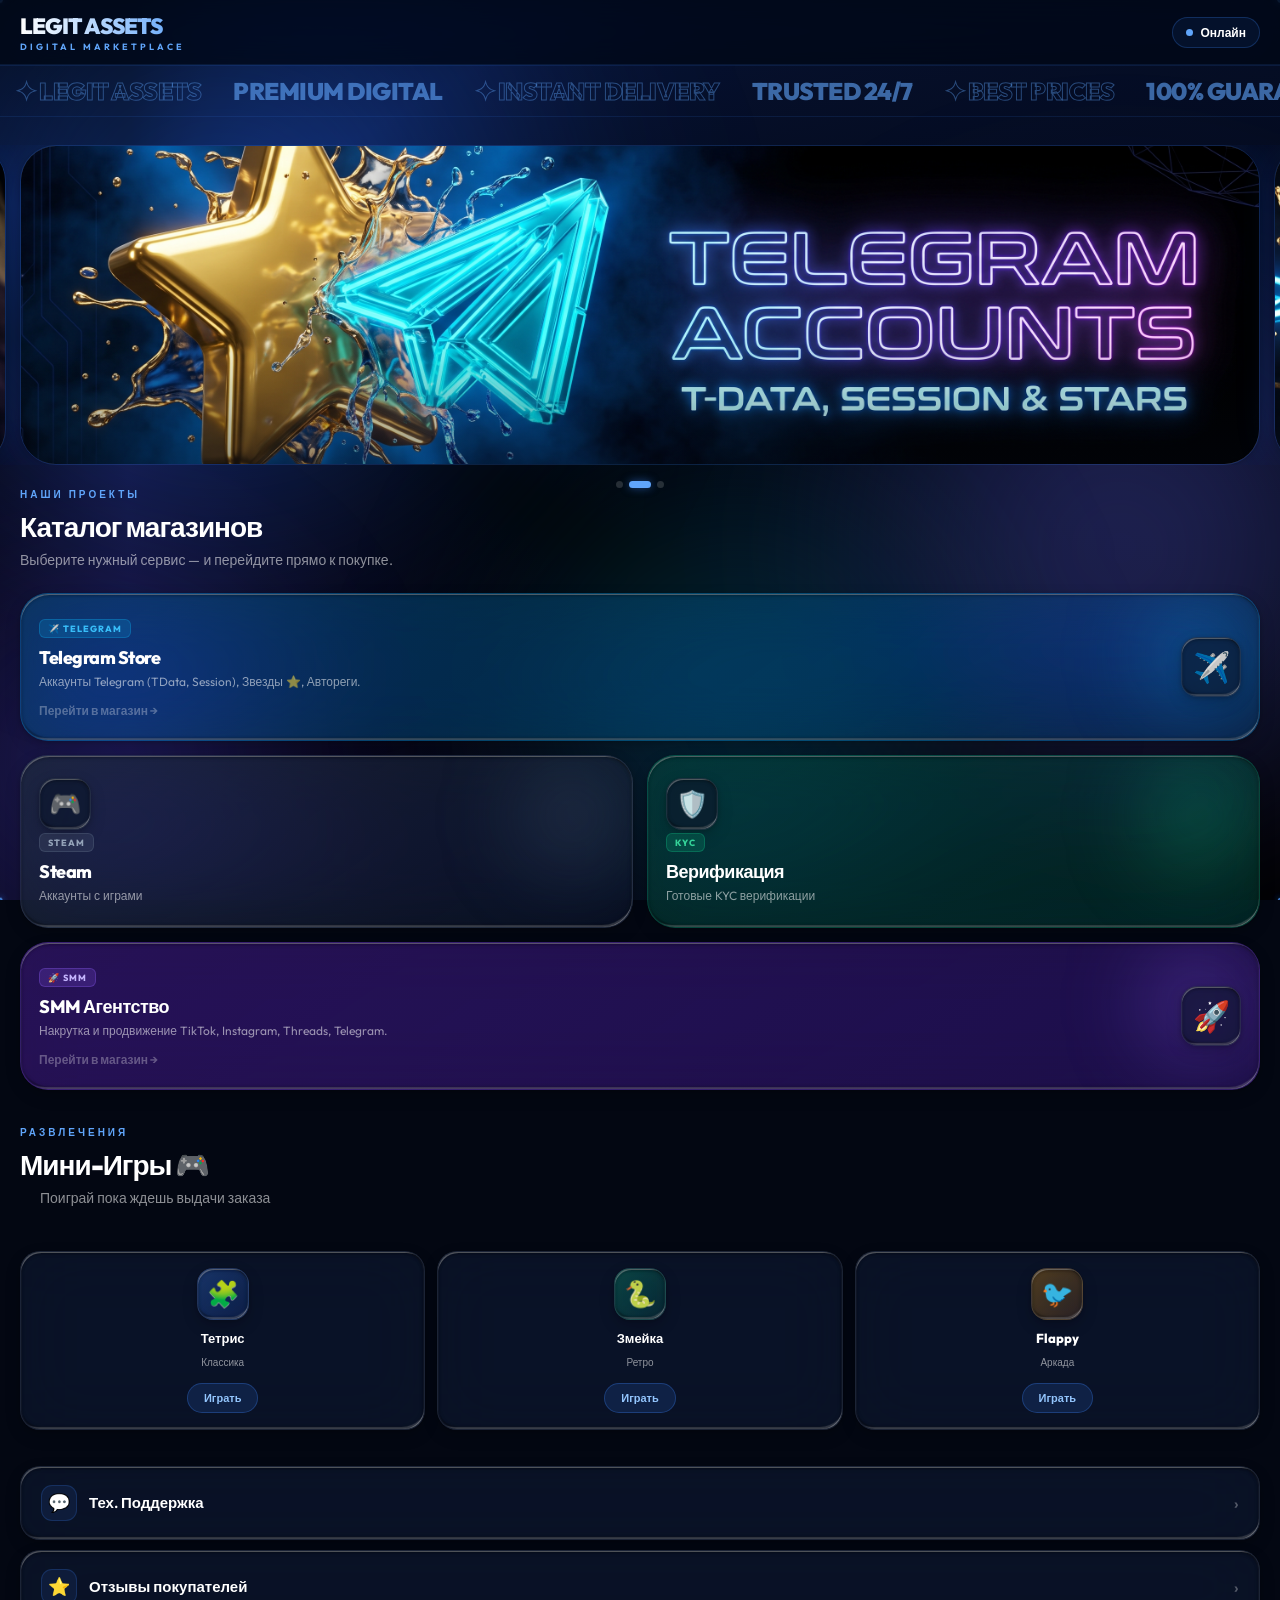
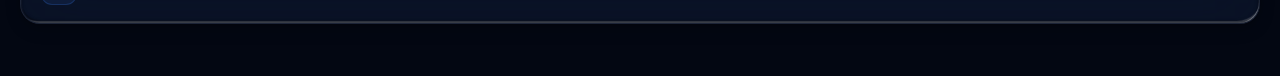
==== index.html @ e2723211 "Add files via upload" ====
<!DOCTYPE html>
<html lang="ru">
<head>
  <meta charset="UTF-8">
  <meta name="viewport" content="width=device-width, initial-scale=1.0, maximum-scale=1.0, user-scalable=no, viewport-fit=cover">
  <meta name="apple-mobile-web-app-capable" content="yes">
  <meta name="apple-mobile-web-app-status-bar-style" content="black-translucent">
  <meta name="theme-color" content="#000000">
  <title>Legit Assets — Digital Market</title>
  <link href="https://fonts.googleapis.com/css2?family=Outfit:wght@400;500;600;700;800;900&display=swap" rel="stylesheet">
  <link rel="stylesheet" href="assets/css/main.css">
  <link rel="stylesheet" href="assets/css/animations.css">
  <link rel="stylesheet" href="assets/css/components.css">
</head>
<body>

<!-- SPLASH -->
<div id="splash">
  <div class="splash-logo-text">LEGIT ASSETS</div>
  <div class="splash-bar-track"><div class="splash-bar-fill"></div></div>
</div>

<!-- LIVE ANIMATED BACKGROUND -->
<div class="live-bg">
  <div class="bg-blob blob-1"></div>
  <div class="bg-blob blob-2"></div>
  <div class="bg-blob blob-3"></div>
  <div class="bg-blob blob-4"></div>
  <canvas class="bg-particles" id="bgCanvas"></canvas>
</div>

<!-- ═══ HEADER ══════════════════════════════════════════ -->
<header class="site-header">
  <div class="header-brand">
    <h1>LEGIT ASSETS</h1>
    <span>Digital Marketplace</span>
  </div>
  <div class="header-status">
    <div class="status-dot"></div>
    Онлайн
  </div>
</header>

<!-- ═══ MARQUEE ═════════════════════════════════════════ -->
<div class="marquee-wrap" style="padding:10px 0; border-top:0.5px solid rgba(59,130,246,0.12); border-bottom:0.5px solid rgba(59,130,246,0.12); margin-bottom:4px;">
  <div class="marquee-inner">
    <span class="marquee-item">✦ Legit Assets</span>
    <span class="marquee-item solid">Premium Digital</span>
    <span class="marquee-item">✦ Instant Delivery</span>
    <span class="marquee-item solid">Trusted 24/7</span>
    <span class="marquee-item">✦ Best Prices</span>
    <span class="marquee-item solid">100% Guarantee</span>
    <span class="marquee-item">✦ Legit Assets</span>
    <span class="marquee-item solid">Premium Digital</span>
    <span class="marquee-item">✦ Instant Delivery</span>
    <span class="marquee-item solid">Trusted 24/7</span>
    <span class="marquee-item">✦ Best Prices</span>
    <span class="marquee-item solid">100% Guarantee</span>
  </div>
</div>

<!-- ═══ HERO CAROUSEL ═══════════════════════════════════ -->
<section class="carousel-section reveal" style="animation-delay: 0.1s;">
  <div class="carousel-track-wrap">
    <!-- Слайд 1: Головний банер (з вашим текстом на фото) -->
    <a href="#" class="carousel-card pressable">
      <img src="assets/images/main_banner.jpeg" alt="Legit Assets Main">
      <div class="carousel-card-overlay" style="background: linear-gradient(to top, rgba(3, 7, 18, 0.4) 0%, transparent 40%);">
        <!-- Текст прибрано, бо він є на самому фото -->
      </div>
    </a>
    <!-- Слайд 2: Telegram -->
    <a href="https://liltesso.github.io/legit-shop-telegram/ru/" class="carousel-card pressable">
      <img src="assets/images/telegram_banner.jpeg" alt="Telegram Store">
      <div class="carousel-card-overlay" style="background: linear-gradient(to top, rgba(3, 7, 18, 0.4) 0%, transparent 40%);">
        <!-- Текст прибрано -->
      </div>
    </a>
    <!-- Слайд 3: Steam -->
    <a href="https://liltesso.github.io/legit-shop-steam/ru/" class="carousel-card pressable">
      <img src="assets/images/steam_banner.jpeg" alt="Steam Market">
      <div class="carousel-card-overlay" style="background: linear-gradient(to top, rgba(3, 7, 18, 0.4) 0%, transparent 40%);">
        <!-- Текст прибрано -->
      </div>
    </a>
  </div>
  <div class="carousel-dots">
    <div class="c-dot active"></div>
    <div class="c-dot"></div>
    <div class="c-dot"></div>
  </div>
</section>

<!-- ═══ КАТАЛОГ МАГАЗИНОВ ════════════════════════════════ -->
<section class="bento-section">
  <p class="section-eyebrow reveal" style="animation-delay: 0.1s;">Наши проекты</p>
  <h2 class="section-heading reveal" style="animation-delay: 0.2s;">Каталог магазинов</h2>
  <p class="section-sub reveal" style="animation-delay: 0.3s;">Выберите нужный сервис — и перейдите прямо к покупке.</p>

  <div class="bento-grid">

    <a href="https://liltesso.github.io/legit-shop-telegram/ru/" class="shop-card wide card-tg glass pressable reveal" style="animation-delay: 0.1s;">
      <div class="card-body">
        <span class="card-badge badge-tg">✈️ Telegram</span>
        <h3>Telegram Store</h3>
        <p>Аккаунты Telegram (TData, Session), Звезды ⭐, Автореги.</p>
        <div class="card-arrow">Перейти в магазин →</div>
      </div>
      <div class="shop-card-icon glass pulse-glow">✈️</div>
    </a>

    <a href="https://liltesso.github.io/legit-shop-steam/ru/" class="shop-card card-steam glass pressable reveal" style="animation-delay: 0.2s;">
      <div class="shop-card-icon glass pulse-glow">🎮</div>
      <div class="card-body">
        <span class="card-badge badge-steam">Steam</span>
        <h3>Steam</h3>
        <p>Аккаунты с играми</p>
      </div>
    </a>

    <a href="https://liltesso.github.io/legit-shop-verify/ru/" class="shop-card card-verify glass pressable reveal" style="animation-delay: 0.3s;">
      <div class="shop-card-icon glass pulse-glow">🛡️</div>
      <div class="card-body">
        <span class="card-badge badge-verify">KYC</span>
        <h3>Верификация</h3>
        <p>Готовые KYC верификации</p>
      </div>
    </a>

    <a href="https://liltesso.github.io/legit-shop-smm/ru/" class="shop-card wide card-smm glass pressable reveal" style="animation-delay: 0.4s;">
      <div class="card-body">
        <span class="card-badge badge-smm">🚀 SMM</span>
        <h3>SMM Агентство</h3>
        <p>Накрутка и продвижение TikTok, Instagram, Threads, Telegram.</p>
        <div class="card-arrow">Перейти в магазин →</div>
      </div>
      <div class="shop-card-icon glass pulse-glow">🚀</div>
    </a>

  </div>
</section>

<!-- ═══ ИГРЫ ══════════════════════════════════════════════ -->
<section class="games-section">
  <p class="section-eyebrow reveal" style="animation-delay: 0.1s;">Развлечения</p>
  <h2 class="section-heading reveal" style="animation-delay: 0.2s;">Мини-Игры 🎮</h2>
  <p class="section-sub reveal" style="animation-delay: 0.3s; padding:0 20px 20px;">Поиграй пока ждешь выдачи заказа</p>
  <div class="games-grid">
    <a href="games/tetris.html" class="game-card glass pressable reveal" style="animation-delay: 0.1s;">
      <div class="game-icon glass pulse-glow" style="background:linear-gradient(135deg,rgba(59,130,246,0.3),rgba(37,99,235,0.15));">🧩</div>
      <h4>Тетрис</h4><p>Классика</p>
      <div class="game-play-btn">Играть</div>
    </a>
    <a href="games/snake.html" class="game-card glass pressable reveal" style="animation-delay: 0.2s;">
      <div class="game-icon glass pulse-glow" style="background:linear-gradient(135deg,rgba(16,185,129,0.3),rgba(5,150,105,0.15));">🐍</div>
      <h4>Змейка</h4><p>Ретро</p>
      <div class="game-play-btn">Играть</div>
    </a>
    <a href="games/flappy.html" class="game-card glass pressable reveal" style="animation-delay: 0.3s;">
      <div class="game-icon glass pulse-glow" style="background:linear-gradient(135deg,rgba(245,158,11,0.3),rgba(217,119,6,0.15));">🐦</div>
      <h4>Flappy</h4><p>Аркада</p>
      <div class="game-play-btn">Играть</div>
    </a>
  </div>
</section>

<!-- ═══ ACTION LINKS ══════════════════════════════════════ -->
<div class="action-links">
  <!-- Підтримка -->
  <a href="https://t.me/MarshalDeals" target="_blank" class="action-link glass pressable reveal" style="animation-delay: 0.1s;">
    <div class="action-link-left"><div class="action-link-icon pulse-glow">💬</div>Тех. Поддержка</div>
    <span class="chevron">›</span>
  </a>
  <!-- Відгуки -->
  <a href="https://t.me/legitAssetsreview" target="_blank" class="action-link glass pressable reveal" style="animation-delay: 0.2s;">
    <div class="action-link-left"><div class="action-link-icon pulse-glow">⭐</div>Отзывы покупателей</div>
    <span class="chevron">›</span>
  </a>
</div>

<script src="https://telegram.org/js/telegram-web-app.js"></script>
<script src="assets/js/app.js"></script>
<script>
// Particle background canvas with interactive mouse/touch effects
(function(){
  const c = document.getElementById('bgCanvas');
  if(!c) return;
  const ctx = c.getContext('2d');
  let W, H, pts=[];
  let mouse = {x: -1000, y: -1000};
  
  function resize(){ W=c.width=window.innerWidth; H=c.height=window.innerHeight; }
  resize(); window.addEventListener('resize', resize);
  window.addEventListener('mousemove', e => { mouse.x = e.clientX; mouse.y = e.clientY; });
  window.addEventListener('touchmove', e => { mouse.x = e.touches[0].clientX; mouse.y = e.touches[0].clientY; }, {passive:true});

  for(let i=0;i<65;i++) pts.push({
    x:Math.random()*2000, y:Math.random()*1500,
    vx:(Math.random()-.5)*.45, vy:(Math.random()-.5)*.45,
    r:Math.random()*2+.5, o:Math.random()*.5+.15,
    baseVx: 0, baseVy: 0
  });
  
  pts.forEach(p => { p.baseVx = p.vx; p.baseVy = p.vy; });

  function frame(){
    requestAnimationFrame(frame);
    ctx.clearRect(0,0,W,H);
    pts.forEach(p=>{
      // Repel from mouse
      const dx = mouse.x - p.x;
      const dy = mouse.y - p.y;
      const dist = Math.sqrt(dx*dx + dy*dy);
      if(dist < 100){
        p.vx -= (dx / dist) * 0.05;
        p.vy -= (dy / dist) * 0.05;
      } else {
        p.vx += (p.baseVx - p.vx) * 0.02;
        p.vy += (p.baseVy - p.vy) * 0.02;
      }
      
      p.x+=p.vx; p.y+=p.vy;
      if(p.x<0)p.x=W; if(p.x>W)p.x=0;
      if(p.y<0)p.y=H; if(p.y>H)p.y=0;
      
      ctx.beginPath();
      ctx.arc(p.x,p.y,p.r,0,Math.PI*2);
      ctx.fillStyle=`rgba(96,165,250,${p.o})`;
      ctx.fill();
      ctx.shadowBlur = 10;
      ctx.shadowColor = 'rgba(96,165,250,0.8)';
    });
    ctx.shadowBlur = 0;
    
    // draw connecting lines between near particles
    for(let i=0;i<pts.length;i++) for(let j=i+1;j<pts.length;j++){
      const dx=pts[i].x-pts[j].x, dy=pts[i].y-pts[j].y;
      const d=Math.sqrt(dx*dx+dy*dy);
      if(d<130){
        ctx.beginPath();
        ctx.moveTo(pts[i].x,pts[i].y);
        ctx.lineTo(pts[j].x,pts[j].y);
        ctx.strokeStyle=`rgba(59,130,246,${0.15*(1-d/130)})`;
        ctx.lineWidth=1;
        ctx.stroke();
      }
    }
  }
  frame();
})();
</script>
</body>
</html>
---- assets/css/main.css ----
/* =====================================================
   main.css — Base Reset, Variables, Typography
   Legit Assets Hub — Blue Liquid Glass Edition
   ===================================================== */

:root {
  /* ── Palette ── */
  --blue-950:  #030712;
  --blue-900:  #0c1428;
  --blue-800:  #1e3a5f;
  --blue-600:  #2563eb;
  --blue-500:  #3b82f6;
  --blue-400:  #60a5fa;
  --blue-300:  #93c5fd;
  --blue-glow: rgba(59, 130, 246, 0.5);

  --text-white:   #ffffff;
  --text-muted:   rgba(255, 255, 255, 0.55);
  --text-dimmer:  rgba(255, 255, 255, 0.3);

  /* ── Liquid Glass Shadows ── */
  --glass-shadow:
    inset 0 0 0 1px rgba(255, 255, 255, 0.03),
    inset 1.8px 3px 0px -2px rgba(255, 255, 255, 0.27),
    inset -2px -2px 0px -2px rgba(255, 255, 255, 0.24),
    inset -3px -8px 1px -6px rgba(255, 255, 255, 0.18),
    inset -0.3px -1px 4px 0px rgba(0, 0, 0, 0.24),
    inset -1.5px 2.5px 0px -2px rgba(0, 0, 0, 0.4),
    inset 0px 3px 4px -2px rgba(0, 0, 0, 0.4),
    inset 2px -6.5px 1px -4px rgba(0, 0, 0, 0.2),
    0px 1px 5px 0px rgba(0, 0, 0, 0.2),
    0px 6px 16px 0px rgba(0, 0, 0, 0.16);

  --glass-shadow-active:
    inset 0 0 0 1px rgba(255, 255, 255, 0.03),
    inset 1px 1px 0 0 rgba(255, 255, 255, 0.15),
    inset -1px -1px 0 0 rgba(255, 255, 255, 0.1),
    0 2px 4px rgba(0, 0, 0, 0.15);

  /* ── Surfaces ── */
  --surface-0: rgba(3, 7, 18, 1);
  --surface-1: rgba(14, 24, 45, 0.7);
  --surface-2: rgba(30, 58, 95, 0.3);

  --border-subtle: rgba(59, 130, 246, 0.12);
  --border-glow:   rgba(59, 130, 246, 0.4);

  /* ── Radius ── */
  --r-sm:  12px;
  --r-md:  20px;
  --r-lg:  28px;
  --r-xl:  36px;
}

*, *::before, *::after {
  margin: 0; padding: 0; box-sizing: border-box;
  -webkit-tap-highlight-color: transparent;
}

html { scroll-behavior: smooth; }

body {
  font-family: "Outfit", -apple-system, BlinkMacSystemFont, "SF Pro Display", "Helvetica Neue", sans-serif;
  background: var(--blue-950);
  color: var(--text-white);
  overflow-x: hidden;
  overscroll-behavior-y: none;
  padding-top: env(safe-area-inset-top);
  padding-bottom: calc(32px + env(safe-area-inset-bottom));
  -webkit-font-smoothing: antialiased;
}

a { text-decoration: none; color: inherit; }
img { display: block; max-width: 100%; }

/* ── Utility ── */
.glass {
  box-shadow: var(--glass-shadow);
  background: var(--surface-1);
  backdrop-filter: blur(32px) saturate(180%);
  -webkit-backdrop-filter: blur(32px) saturate(180%);
  border: 0.5px solid rgba(255, 255, 255, 0.08);
}

.glass-active { box-shadow: var(--glass-shadow-active); }

.neon-text {
  color: var(--blue-400);
  text-shadow: 0 0 20px rgba(96, 165, 250, 0.6), 0 0 40px rgba(59, 130, 246, 0.3);
}

.sr-only {
  position: absolute; width: 1px; height: 1px;
  padding: 0; margin: -1px; overflow: hidden; clip: rect(0,0,0,0);
  white-space: nowrap; border: 0;
}
---- assets/css/animations.css ----
/* =========================================================
   animations.css — Live BG, Blob, Splash, Marquee, Reveal
   ========================================================= */

/* ─── LIVE ANIMATED BACKGROUND ─────────────────────────── */
.live-bg {
  position: fixed;
  inset: 0;
  z-index: -10;
  background: #000;
  overflow: hidden;
}

/* Conic/radial moving gradient mesh */
.live-bg::before {
  content: '';
  position: absolute;
  inset: -50%;
  width: 200%;
  height: 200%;
  background: conic-gradient(
    from 0deg at 30% 40%,
    rgba(29, 78, 216, 0) 0deg,
    rgba(29, 78, 216, 0.25) 60deg,
    rgba(37, 99, 235, 0) 120deg,
    rgba(79, 70, 229, 0.2) 180deg,
    rgba(37, 99, 235, 0) 240deg,
    rgba(29, 78, 216, 0.15) 300deg,
    rgba(29, 78, 216, 0) 360deg
  );
  animation: rotateMesh 18s linear infinite;
  transform-origin: center;
}

@keyframes rotateMesh {
  from { transform: rotate(0deg); }
  to   { transform: rotate(360deg); }
}

/* Floating neon blobs */
.bg-blob {
  position: absolute;
  border-radius: 50%;
  filter: blur(90px);
  pointer-events: none;
}
.blob-1 {
  width: 65vw; height: 65vw;
  background: radial-gradient(circle, rgba(37,99,235,0.5) 0%, transparent 70%);
  top: -20%; left: -15%;
  animation: blob1 16s ease-in-out infinite alternate;
}
.blob-2 {
  width: 55vw; height: 55vw;
  background: radial-gradient(circle, rgba(99,102,241,0.4) 0%, transparent 70%);
  bottom: 0; right: -15%;
  animation: blob2 20s ease-in-out infinite alternate;
}
.blob-3 {
  width: 45vw; height: 45vw;
  background: radial-gradient(circle, rgba(14,165,233,0.3) 0%, transparent 70%);
  top: 45%; left: 35%;
  animation: blob3 12s ease-in-out infinite alternate;
}
.blob-4 {
  width: 35vw; height: 35vw;
  background: radial-gradient(circle, rgba(79,70,229,0.35) 0%, transparent 70%);
  top: 60%; left: -10%;
  animation: blob4 14s ease-in-out infinite alternate;
}

/* Particle canvas overlay */
.bg-particles {
  position: absolute; inset: 0;
  width: 100%; height: 100%;
  pointer-events: none; opacity: 0.8;
}

@keyframes blob1 {
  0%   { transform: translate(0,0) scale(1); }
  50%  { transform: translate(10vw, 15vh) scale(1.2); }
  100% { transform: translate(-5vw, 8vh) scale(0.85); }
}
@keyframes blob2 {
  0%   { transform: translate(0,0) scale(1); }
  50%  { transform: translate(-12vw, -10vh) scale(1.15); }
  100% { transform: translate(6vw, 5vh) scale(0.9); }
}
@keyframes blob3 {
  0%   { transform: translate(0,0) scale(1); }
  50%  { transform: translate(8vw, -12vh) scale(1.3); }
  100% { transform: translate(-8vw, 6vh) scale(0.8); }
}
@keyframes blob4 {
  0%   { transform: translate(0,0) scale(1); }
  50%  { transform: translate(15vw, -8vh) scale(1.25); }
  100% { transform: translate(5vw, 12vh) scale(0.75); }
}

/* ─── SPLASH ────────────────────────────────────────────── */
#splash {
  position: fixed; inset: 0; z-index: 9000;
  background: #000;
  display: flex; flex-direction: column; align-items: center; justify-content: center; gap: 28px;
  transition: opacity 0.7s ease, transform 0.7s ease;
}
#splash.out { opacity: 0; transform: scale(1.06); pointer-events: none; }

.splash-logo-text {
  font-size: 32px; font-weight: 900; letter-spacing: -1px;
  background: linear-gradient(135deg, #fff 0%, #60a5fa 60%, #3b82f6 100%);
  -webkit-background-clip: text; -webkit-text-fill-color: transparent;
  animation: logoGlitch 6s infinite;
  position: relative;
}
@keyframes logoGlitch {
  0%, 95%, 100% { filter: drop-shadow(0 0 10px rgba(96,165,250,0.3)); transform: none; }
  96% { filter: drop-shadow(0 0 28px rgba(59,130,246,0.9)); transform: translate(-2px, 2px) skewX(10deg); }
  97% { filter: drop-shadow(0 0 28px rgba(255,0,255,0.9)); transform: translate(2px, -2px) skewX(-10deg); }
  98% { filter: drop-shadow(0 0 28px rgba(0,255,255,0.9)); transform: translate(-1px, 1px) skewX(5deg); }
}
.splash-bar-track {
  width: 140px; height: 2px;
  background: rgba(255,255,255,0.1); border-radius: 2px; overflow: hidden;
}
.splash-bar-fill {
  height: 100%; border-radius: 2px;
  background: linear-gradient(90deg, #2563eb, #60a5fa);
  animation: loadBar 1s ease-in-out forwards;
}
@keyframes loadBar { from { width: 0; } to { width: 100%; } }

/* ─── MARQUEE ───────────────────────────────────────────── */
.marquee-wrap { overflow: hidden; display: flex; }
.marquee-inner {
  display: flex; white-space: nowrap;
  animation: marqueeScroll 20s linear infinite;
}
@keyframes marqueeScroll {
  from { transform: translateX(0); }
  to   { transform: translateX(-50%); }
}
.marquee-item {
  font-size: 24px; font-weight: 900; text-transform: uppercase; letter-spacing: -0.5px;
  margin: 0 16px; color: transparent;
  -webkit-text-stroke: 1px rgba(96, 165, 250, 0.4);
}
.marquee-item.solid {
  color: rgba(96, 165, 250, 0.6);
  -webkit-text-stroke: 0;
}

/* ─── TMA PREMIUM REVEAL (Blur + 3D Flip) ────────────────── */
.reveal {
  opacity: 0;
  transform: translateY(35px) scale(0.92) rotateX(12deg);
  filter: blur(10px);
  transform-origin: top center;
}
.reveal.visible {
  animation: tmaReveal 0.75s cubic-bezier(0.16, 1, 0.3, 1) forwards;
}
@keyframes tmaReveal {
  0% { 
    opacity: 0; 
    transform: translateY(35px) scale(0.92) rotateX(12deg); 
    filter: blur(10px); 
  }
  100% { 
    opacity: 1; 
    transform: translateY(0) scale(1) rotateX(0deg); 
    filter: blur(0px); 
  }
}

/* ─── PRESS FEEL ────────────────────────────────────────── */
.pressable { transition: transform 0.12s ease, opacity 0.12s ease; position: relative; overflow: hidden; }
.pressable:active { transform: scale(0.95) !important; }

/* ─── INTERACTIVE TOUCH GLOW ────────────────────────────── */
.pressable::after, .shop-card::after {
  content: '';
  position: absolute; inset: 0;
  background: radial-gradient(circle at var(--tx, 50%) var(--ty, 50%), rgba(59, 130, 246, 0.45) 0%, transparent 60%);
  opacity: 0;
  transition: opacity 0.5s ease;
  pointer-events: none;
  z-index: 10;
  mix-blend-mode: screen;
}
.pressable.is-touched::after, .shop-card.is-touched::after {
  opacity: 1;
  transition: opacity 0.05s ease;
}

/* ─── GLASS SHIMMER SWEEP ───────────────────────────────── */
.card-body::before, .game-card::before, .action-link::before {
  content: '';
  position: absolute; top: 0; left: -100%; width: 50%; height: 100%;
  background: linear-gradient(to right, transparent, rgba(255, 255, 255, 0.1), transparent);
  transform: skewX(-25deg);
  animation: shimmerSweep 5s infinite;
  pointer-events: none;
  z-index: 5;
}
@keyframes shimmerSweep {
  0% { left: -100%; }
  15% { left: 200%; }
  100% { left: 200%; }
}
/* ─── PULSE GLOW FOR ICONS ──────────────────────────────── */
.pulse-glow {
  animation: iconPulseGlow 3s infinite alternate;
}
@keyframes iconPulseGlow {
  0% { box-shadow: 0 0 5px rgba(59, 130, 246, 0.2), inset 0 0 0 1px rgba(255,255,255,0.03); }
  100% { box-shadow: 0 0 20px rgba(59, 130, 246, 0.6), inset 0 0 0 1px rgba(255,255,255,0.1); }
}
---- assets/css/components.css ----
/* =====================================================
   components.css — All Page Sections
   ===================================================== */

/* ════════════════════════════════
   HEADER
════════════════════════════════ */
.site-header {
  position: sticky; top: 0; z-index: 100;
  padding: 12px 20px;
  display: flex; align-items: center; justify-content: space-between;
  background: rgba(2, 8, 20, 0.8);
  backdrop-filter: blur(24px) saturate(160%);
  -webkit-backdrop-filter: blur(24px) saturate(160%);
  border-bottom: 0.5px solid var(--border-subtle);
}
.header-brand { display: flex; flex-direction: column; }
.header-brand h1 {
  font-size: 22px; font-weight: 900; letter-spacing: -1px;
  background: linear-gradient(90deg, #fff 0%, var(--blue-400) 100%);
  -webkit-background-clip: text; -webkit-text-fill-color: transparent;
}
.header-brand span {
  font-size: 9px; font-weight: 700; letter-spacing: 3px;
  color: var(--blue-400); text-transform: uppercase; margin-top: 1px;
}
.header-status {
  display: flex; align-items: center; gap: 7px;
  background: rgba(59, 130, 246, 0.08);
  border: 0.5px solid rgba(59, 130, 246, 0.25);
  padding: 7px 13px; border-radius: 50px; font-size: 12px; font-weight: 700;
}
.status-dot {
  width: 7px; height: 7px; border-radius: 50%; background: var(--blue-400);
  animation: neonPulse 2s infinite;
}

/* ════════════════════════════════
   HERO BANNER CAROUSEL
════════════════════════════════ */
.carousel-section { padding: 24px 0 0; }
.carousel-track-wrap {
  display: flex; gap: 14px; padding: 0 20px;
  overflow-x: auto; scroll-snap-type: x mandatory; scrollbar-width: none;
}
.carousel-track-wrap::-webkit-scrollbar { display: none; }

.carousel-card {
  flex: 0 0 calc(100vw - 40px);
  height: clamp(220px, 25vw, 320px);
  border-radius: var(--r-xl);
  scroll-snap-align: center; overflow: hidden; position: relative;
  border: 0.5px solid rgba(59, 130, 246, 0.2);
  box-shadow: 0 0 40px rgba(37, 99, 235, 0.15), var(--glass-shadow);
}
.carousel-card img { 
  width: 100%; height: 100%; 
  object-fit: cover; 
  object-position: center;
}
.carousel-card-overlay {
  position: absolute; inset: 0;
  background: linear-gradient(to top, rgba(3, 7, 18, 0.85) 0%, rgba(3, 7, 18, 0.1) 60%, transparent 100%);
  padding: 20px;
  display: flex; flex-direction: column; justify-content: flex-end;
}
.carousel-tag {
  align-self: flex-start;
  padding: 4px 10px; border-radius: 20px; font-size: 10px; font-weight: 800;
  letter-spacing: 1.5px; text-transform: uppercase; margin-bottom: 8px;
  background: rgba(59, 130, 246, 0.25);
  border: 0.5px solid rgba(96, 165, 250, 0.5);
  color: var(--blue-300);
  backdrop-filter: blur(10px);
}
.carousel-title { font-size: 22px; font-weight: 800; letter-spacing: -0.5px; }
.carousel-sub   { font-size: 13px; color: var(--text-muted); margin-top: 4px; }

.carousel-dots {
  display: flex; justify-content: center; gap: 6px; margin-top: 16px; padding: 0 20px;
}
.c-dot {
  width: 7px; height: 7px; border-radius: 4px;
  background: rgba(255,255,255,0.15); transition: all 0.3s ease;
}
.c-dot.active {
  width: 22px; background: var(--blue-400);
  box-shadow: 0 0 8px var(--blue-glow);
}

/* ════════════════════════════════
   TRUST STRIP
════════════════════════════════ */
.trust-strip {
  display: flex; gap: 10px; padding: 28px 20px;
}
.trust-chip {
  flex: 1; display: flex; flex-direction: column; align-items: center; gap: 10px;
  padding: 16px 8px; border-radius: var(--r-md);
  text-align: center;
}
.trust-icon-wrap {
  width: 46px; height: 46px; border-radius: 14px;
  border: 0.5px solid rgba(59, 130, 246, 0.2);
  display: flex; align-items: center; justify-content: center; font-size: 22px;
  background: rgba(59, 130, 246, 0.06);
}
.trust-chip h4 { font-size: 12px; font-weight: 700; }
.trust-chip p  { font-size: 10px; color: var(--text-muted); line-height: 1.4; }

/* ════════════════════════════════
   SHOP BENTO GRID
════════════════════════════════ */
.bento-section { padding: 0 20px 36px; }
.section-eyebrow {
  font-size: 10px; font-weight: 800; letter-spacing: 3px;
  text-transform: uppercase; color: var(--blue-400); margin-bottom: 8px;
}
.section-heading {
  font-size: 28px; font-weight: 900; letter-spacing: -1px; margin-bottom: 6px;
}
.section-sub {
  font-size: 14px; color: var(--text-muted); line-height: 1.5; margin-bottom: 22px;
}

.bento-grid {
  display: grid; grid-template-columns: 1fr 1fr; gap: 14px;
  perspective: 1200px;
}

.shop-card {
  border-radius: var(--r-lg); padding: 22px 18px;
  position: relative; overflow: hidden; display: flex; flex-direction: column;
  min-height: 168px; transition: transform 0.2s ease;
}
.shop-card.wide { grid-column: 1 / -1; flex-direction: row; align-items: center; justify-content: space-between; min-height: 148px; }
.shop-card:active { transform: scale(0.95); }

/* Individual card color themes */
.card-tg    { background: linear-gradient(145deg, rgba(7,89,133,0.5), rgba(3,105,161,0.25)); border: 0.5px solid rgba(14,165,233,0.2); }
.card-steam { background: linear-gradient(145deg, rgba(30,41,59,0.8), rgba(15,23,42,0.5));  border: 0.5px solid rgba(100,116,139,0.2); }
.card-verify{ background: linear-gradient(145deg, rgba(6,78,59,0.5), rgba(5,150,105,0.2));  border: 0.5px solid rgba(16,185,129,0.2); }
.card-smm   { background: linear-gradient(145deg, rgba(76,29,149,0.5), rgba(109,40,217,0.25)); border: 0.5px solid rgba(139,92,246,0.2); }
.card-crypto{ background: linear-gradient(145deg, rgba(120,53,15,0.5), rgba(245,158,11,0.15)); border: 0.5px solid rgba(245,158,11,0.2); }

.shop-card::before {
  content: ''; position: absolute; top: 0; right: 0;
  width: 120px; height: 120px; border-radius: 50%;
  background: var(--card-glow);
  filter: blur(40px); pointer-events: none; z-index: 0;
}
.card-tg::before    { --card-glow: rgba(14,165,233,0.25); }
.card-steam::before { --card-glow: rgba(100,116,139,0.2); }
.card-verify::before{ --card-glow: rgba(16,185,129,0.25); }
.card-smm::before   { --card-glow: rgba(139,92,246,0.25); }
.card-crypto::before{ --card-glow: rgba(245,158,11,0.2); }

.shop-card-icon {
  width: 52px; height: 52px; border-radius: 16px;
  display: flex; align-items: center; justify-content: center; font-size: 26px;
  margin-bottom: auto; position: relative; z-index: 1;
  box-shadow: var(--glass-shadow);
}
.shop-card.wide .shop-card-icon { margin-bottom: 0; width: 60px; height: 60px; font-size: 30px; }

.card-body { position: relative; z-index: 1; }
.shop-card.wide .card-body { max-width: 62%; }
.card-badge {
  display: inline-block; font-size: 9px; font-weight: 800; letter-spacing: 1px;
  text-transform: uppercase; padding: 3px 8px; border-radius: 6px; margin-bottom: 8px;
}
.badge-tg     { background: rgba(14,165,233,0.2);  color: #38bdf8; border: 0.5px solid rgba(14,165,233,0.3); }
.badge-steam  { background: rgba(100,116,139,0.2); color: #94a3b8; border: 0.5px solid rgba(100,116,139,0.3); }
.badge-verify { background: rgba(16,185,129,0.2);  color: #34d399; border: 0.5px solid rgba(16,185,129,0.3); }
.badge-smm    { background: rgba(139,92,246,0.2);  color: #c4b5fd; border: 0.5px solid rgba(139,92,246,0.3); }
.badge-crypto { background: rgba(245,158,11,0.2);  color: #fbbf24; border: 0.5px solid rgba(245,158,11,0.3); }

.card-body h3 { font-size: 18px; font-weight: 800; letter-spacing: -0.5px; margin-bottom: 5px; }
.card-body p  { font-size: 12px; color: var(--text-muted); line-height: 1.4; }
.card-arrow {
  margin-top: 12px; font-size: 12px; color: var(--text-dimmer); font-weight: 600;
  display: flex; align-items: center; gap: 4px;
}

/* ════════════════════════════════
   PRODUCT HIGHLIGHTS (Icon grid)
════════════════════════════════ */
.highlights-section { padding: 0 20px 36px; }

.product-grid {
  display: grid; grid-template-columns: repeat(3, 1fr); gap: 12px;
}
.product-item {
  display: flex; flex-direction: column; align-items: center; gap: 8px;
  padding: 14px 8px; border-radius: var(--r-md); text-align: center;
  transition: transform 0.2s ease;
}
.product-item:active { transform: scale(0.9); }
.product-icon-ring {
  width: 54px; height: 54px; border-radius: 18px;
  display: flex; align-items: center; justify-content: center; font-size: 28px;
  position: relative;
}
/* Ring animation */
.product-icon-ring::after {
  content: ''; position: absolute; inset: -2px; border-radius: 20px;
  background: conic-gradient(from 0deg, transparent 50%, var(--ring-color) 100%);
  z-index: -1; animation: spinRing 6s linear infinite; opacity: 0.6;
}
@keyframes spinRing { to { transform: rotate(360deg); } }

.product-item span { font-size: 10px; font-weight: 700; color: var(--text-muted); line-height: 1.3; }

/* ════════════════════════════════
   GAMES SECTION
════════════════════════════════ */
.games-section { padding: 0 20px 36px; }

.games-grid {
  display: grid; grid-template-columns: repeat(3, 1fr); gap: 12px;
}
.game-card {
  border-radius: var(--r-md); padding: 16px 12px;
  display: flex; flex-direction: column; align-items: center; gap: 10px;
  text-align: center; transition: transform 0.2s ease;
}
.game-card:active { transform: scale(0.92); }
.game-icon {
  width: 52px; height: 52px; border-radius: 16px;
  display: flex; align-items: center; justify-content: center; font-size: 26px;
  box-shadow: var(--glass-shadow);
}
.game-card h4  { font-size: 13px; font-weight: 800; }
.game-card p   { font-size: 10px; color: var(--text-muted); }
.game-play-btn {
  margin-top: 4px; padding: 7px 16px; border-radius: 20px; font-size: 11px; font-weight: 800;
  background: rgba(59, 130, 246, 0.15); color: var(--blue-300);
  border: 0.5px solid rgba(59, 130, 246, 0.3);
  transition: all 0.2s;
}
.game-card:active .game-play-btn {
  background: rgba(59, 130, 246, 0.3);
  box-shadow: 0 0 12px rgba(59, 130, 246, 0.4);
}

/* ════════════════════════════════
   ACTION LINKS (Footer)
════════════════════════════════ */
.action-links { padding: 0 20px 20px; display: flex; flex-direction: column; gap: 10px; }
.action-link {
  display: flex; align-items: center; justify-content: space-between;
  padding: 18px 20px; border-radius: var(--r-md);
  font-size: 15px; font-weight: 600; transition: all 0.2s;
}
.action-link:active { opacity: 0.7; transform: scale(0.98); }
.action-link-left { display: flex; align-items: center; gap: 12px; }
.action-link-icon {
  width: 36px; height: 36px; border-radius: 11px;
  display: flex; align-items: center; justify-content: center; font-size: 18px;
  background: rgba(59, 130, 246, 0.1); border: 0.5px solid rgba(59, 130, 246, 0.2);
}
.chevron { color: var(--text-dimmer); font-size: 16px; }
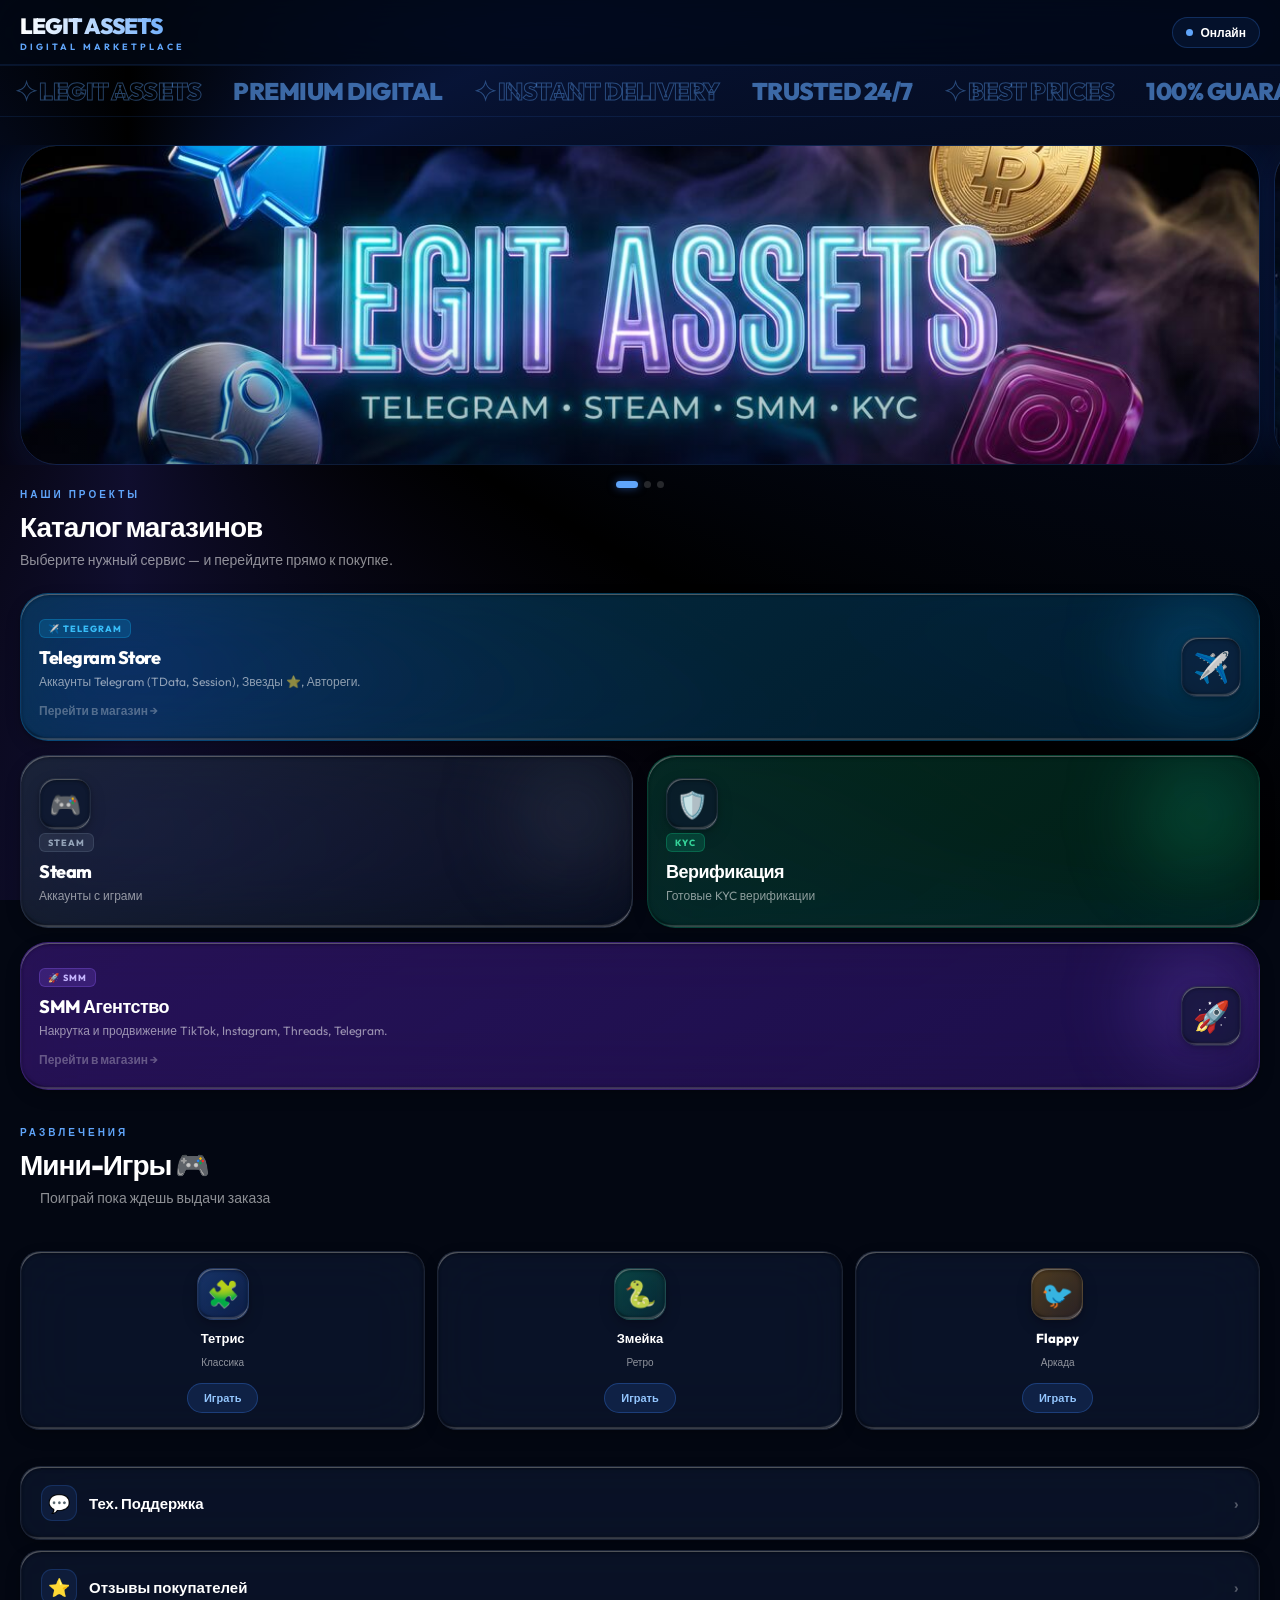
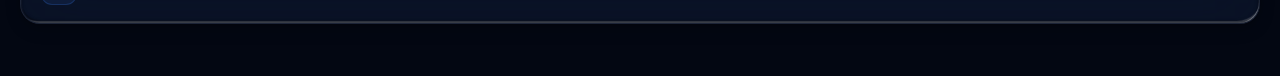
==== commit 52b06fe1: "Add files via upload" ====
--- a/index.html
+++ b/index.html
@@ -22,11 +22,6 @@
 
 <!-- LIVE ANIMATED BACKGROUND -->
 <div class="live-bg">
-  <div class="bg-blob blob-1"></div>
-  <div class="bg-blob blob-2"></div>
-  <div class="bg-blob blob-3"></div>
-  <div class="bg-blob blob-4"></div>
-  <canvas class="bg-particles" id="bgCanvas"></canvas>
 </div>
 
 <!-- ═══ HEADER ══════════════════════════════════════════ -->
@@ -180,74 +175,5 @@
 
 <script src="https://telegram.org/js/telegram-web-app.js"></script>
 <script src="assets/js/app.js"></script>
-<script>
-// Particle background canvas with interactive mouse/touch effects
-(function(){
-  const c = document.getElementById('bgCanvas');
-  if(!c) return;
-  const ctx = c.getContext('2d');
-  let W, H, pts=[];
-  let mouse = {x: -1000, y: -1000};
-  
-  function resize(){ W=c.width=window.innerWidth; H=c.height=window.innerHeight; }
-  resize(); window.addEventListener('resize', resize);
-  window.addEventListener('mousemove', e => { mouse.x = e.clientX; mouse.y = e.clientY; });
-  window.addEventListener('touchmove', e => { mouse.x = e.touches[0].clientX; mouse.y = e.touches[0].clientY; }, {passive:true});
-
-  for(let i=0;i<65;i++) pts.push({
-    x:Math.random()*2000, y:Math.random()*1500,
-    vx:(Math.random()-.5)*.45, vy:(Math.random()-.5)*.45,
-    r:Math.random()*2+.5, o:Math.random()*.5+.15,
-    baseVx: 0, baseVy: 0
-  });
-  
-  pts.forEach(p => { p.baseVx = p.vx; p.baseVy = p.vy; });
-
-  function frame(){
-    requestAnimationFrame(frame);
-    ctx.clearRect(0,0,W,H);
-    pts.forEach(p=>{
-      // Repel from mouse
-      const dx = mouse.x - p.x;
-      const dy = mouse.y - p.y;
-      const dist = Math.sqrt(dx*dx + dy*dy);
-      if(dist < 100){
-        p.vx -= (dx / dist) * 0.05;
-        p.vy -= (dy / dist) * 0.05;
-      } else {
-        p.vx += (p.baseVx - p.vx) * 0.02;
-        p.vy += (p.baseVy - p.vy) * 0.02;
-      }
-      
-      p.x+=p.vx; p.y+=p.vy;
-      if(p.x<0)p.x=W; if(p.x>W)p.x=0;
-      if(p.y<0)p.y=H; if(p.y>H)p.y=0;
-      
-      ctx.beginPath();
-      ctx.arc(p.x,p.y,p.r,0,Math.PI*2);
-      ctx.fillStyle=`rgba(96,165,250,${p.o})`;
-      ctx.fill();
-      ctx.shadowBlur = 10;
-      ctx.shadowColor = 'rgba(96,165,250,0.8)';
-    });
-    ctx.shadowBlur = 0;
-    
-    // draw connecting lines between near particles
-    for(let i=0;i<pts.length;i++) for(let j=i+1;j<pts.length;j++){
-      const dx=pts[i].x-pts[j].x, dy=pts[i].y-pts[j].y;
-      const d=Math.sqrt(dx*dx+dy*dy);
-      if(d<130){
-        ctx.beginPath();
-        ctx.moveTo(pts[i].x,pts[i].y);
-        ctx.lineTo(pts[j].x,pts[j].y);
-        ctx.strokeStyle=`rgba(59,130,246,${0.15*(1-d/130)})`;
-        ctx.lineWidth=1;
-        ctx.stroke();
-      }
-    }
-  }
-  frame();
-})();
-</script>
 </body>
 </html>
--- a/assets/css/animations.css
+++ b/assets/css/animations.css
@@ -41,7 +41,6 @@
 .bg-blob {
   position: absolute;
   border-radius: 50%;
-  filter: blur(90px);
   pointer-events: none;
 }
 .blob-1 {
@@ -110,14 +109,8 @@
   font-size: 32px; font-weight: 900; letter-spacing: -1px;
   background: linear-gradient(135deg, #fff 0%, #60a5fa 60%, #3b82f6 100%);
   -webkit-background-clip: text; -webkit-text-fill-color: transparent;
-  animation: logoGlitch 6s infinite;
   position: relative;
-}
-@keyframes logoGlitch {
-  0%, 95%, 100% { filter: drop-shadow(0 0 10px rgba(96,165,250,0.3)); transform: none; }
-  96% { filter: drop-shadow(0 0 28px rgba(59,130,246,0.9)); transform: translate(-2px, 2px) skewX(10deg); }
-  97% { filter: drop-shadow(0 0 28px rgba(255,0,255,0.9)); transform: translate(2px, -2px) skewX(-10deg); }
-  98% { filter: drop-shadow(0 0 28px rgba(0,255,255,0.9)); transform: translate(-1px, 1px) skewX(5deg); }
+  filter: drop-shadow(0 0 10px rgba(96,165,250,0.3));
 }
 .splash-bar-track {
   width: 140px; height: 2px;
@@ -193,21 +186,7 @@
   transition: opacity 0.05s ease;
 }
 
-/* ─── GLASS SHIMMER SWEEP ───────────────────────────────── */
-.card-body::before, .game-card::before, .action-link::before {
-  content: '';
-  position: absolute; top: 0; left: -100%; width: 50%; height: 100%;
-  background: linear-gradient(to right, transparent, rgba(255, 255, 255, 0.1), transparent);
-  transform: skewX(-25deg);
-  animation: shimmerSweep 5s infinite;
-  pointer-events: none;
-  z-index: 5;
-}
-@keyframes shimmerSweep {
-  0% { left: -100%; }
-  15% { left: 200%; }
-  100% { left: 200%; }
-}
+
 /* ─── PULSE GLOW FOR ICONS ──────────────────────────────── */
 .pulse-glow {
   animation: iconPulseGlow 3s infinite alternate;
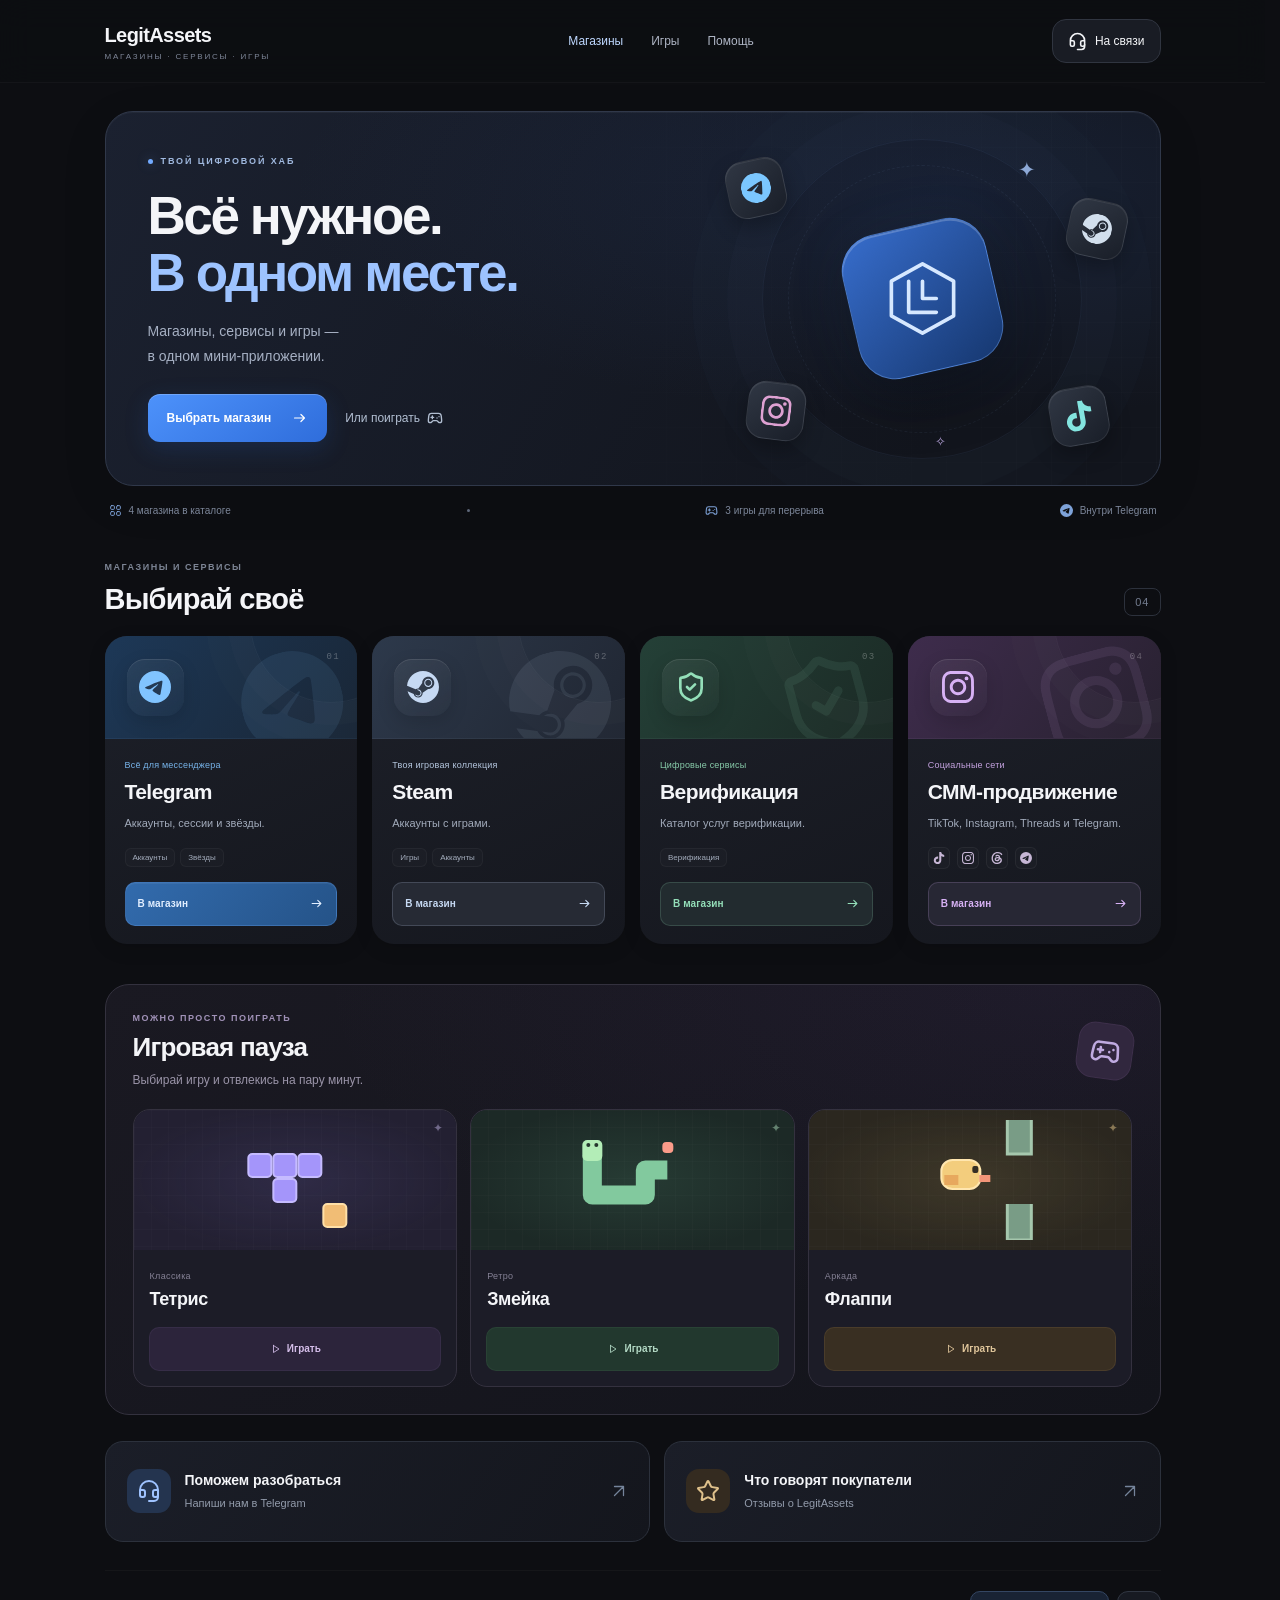
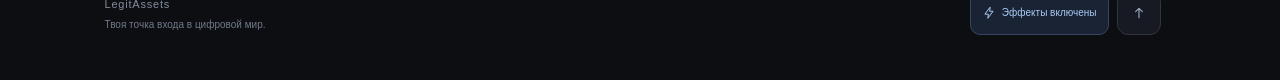
==== commit 704fa649: "Add files via upload" ====
--- a/index.html
+++ b/index.html
@@ -1,179 +1,3088 @@
 <!DOCTYPE html>
 <html lang="ru">
-<head>
-  <meta charset="UTF-8">
-  <meta name="viewport" content="width=device-width, initial-scale=1.0, maximum-scale=1.0, user-scalable=no, viewport-fit=cover">
-  <meta name="apple-mobile-web-app-capable" content="yes">
-  <meta name="apple-mobile-web-app-status-bar-style" content="black-translucent">
-  <meta name="theme-color" content="#000000">
-  <title>Legit Assets — Digital Market</title>
-  <link href="https://fonts.googleapis.com/css2?family=Outfit:wght@400;500;600;700;800;900&display=swap" rel="stylesheet">
-  <link rel="stylesheet" href="assets/css/main.css">
-  <link rel="stylesheet" href="assets/css/animations.css">
-  <link rel="stylesheet" href="assets/css/components.css">
-</head>
-<body>
-
-<!-- SPLASH -->
-<div id="splash">
-  <div class="splash-logo-text">LEGIT ASSETS</div>
-  <div class="splash-bar-track"><div class="splash-bar-fill"></div></div>
-</div>
-
-<!-- LIVE ANIMATED BACKGROUND -->
-<div class="live-bg">
-</div>
-
-<!-- ═══ HEADER ══════════════════════════════════════════ -->
-<header class="site-header">
-  <div class="header-brand">
-    <h1>LEGIT ASSETS</h1>
-    <span>Digital Marketplace</span>
-  </div>
-  <div class="header-status">
-    <div class="status-dot"></div>
-    Онлайн
-  </div>
-</header>
-
-<!-- ═══ MARQUEE ═════════════════════════════════════════ -->
-<div class="marquee-wrap" style="padding:10px 0; border-top:0.5px solid rgba(59,130,246,0.12); border-bottom:0.5px solid rgba(59,130,246,0.12); margin-bottom:4px;">
-  <div class="marquee-inner">
-    <span class="marquee-item">✦ Legit Assets</span>
-    <span class="marquee-item solid">Premium Digital</span>
-    <span class="marquee-item">✦ Instant Delivery</span>
-    <span class="marquee-item solid">Trusted 24/7</span>
-    <span class="marquee-item">✦ Best Prices</span>
-    <span class="marquee-item solid">100% Guarantee</span>
-    <span class="marquee-item">✦ Legit Assets</span>
-    <span class="marquee-item solid">Premium Digital</span>
-    <span class="marquee-item">✦ Instant Delivery</span>
-    <span class="marquee-item solid">Trusted 24/7</span>
-    <span class="marquee-item">✦ Best Prices</span>
-    <span class="marquee-item solid">100% Guarantee</span>
-  </div>
-</div>
-
-<!-- ═══ HERO CAROUSEL ═══════════════════════════════════ -->
-<section class="carousel-section reveal" style="animation-delay: 0.1s;">
-  <div class="carousel-track-wrap">
-    <!-- Слайд 1: Головний банер (з вашим текстом на фото) -->
-    <a href="#" class="carousel-card pressable">
-      <img src="assets/images/main_banner.jpeg" alt="Legit Assets Main">
-      <div class="carousel-card-overlay" style="background: linear-gradient(to top, rgba(3, 7, 18, 0.4) 0%, transparent 40%);">
-        <!-- Текст прибрано, бо він є на самому фото -->
+  <head>
+    <meta charset="UTF-8">
+    <meta name="viewport" content="width=device-width,initial-scale=1,viewport-fit=cover">
+    <meta name="theme-color" content="#0d0e12">
+    <meta name="description" content="LegitAssets — магазины Telegram и Steam, цифровые сервисы и мини-игры в одном месте.">
+    <title>LegitAssets — магазины и мини-игры</title>
+    <style>
+/* LegitAssets — интерфейс, сетки, компоненты и адаптивные состояния. */
+:root {
+  color-scheme:dark;
+  --bg:#0d0e12;
+  --surface:#191b22;
+  --line:#2d303a;
+  --text:#f4f5f8;
+  --muted:#9ca1af;
+  --blue:#73aaff;
+  --safe-top:0px;
+  --safe-bottom:0px;
+  --safe-left:0px;
+  --safe-right:0px;
+  --content-top:0px;
+  --content-bottom:0px;
+  --content-left:0px;
+  --content-right:0px;
+}
+
+* {
+  box-sizing:border-box;
+}
+
+html {
+  scroll-behavior:smooth;
+  scroll-padding-top:95px;
+}
+
+body {
+  margin:0;
+  background:var(--bg);
+  color:var(--text);
+  font-family:-apple-system,BlinkMacSystemFont,"Segoe UI",Arial,sans-serif;
+  font-size:14px;
+  line-height:1.5;
+  padding:calc(var(--safe-top) + var(--content-top)) calc(var(--safe-right) + var(--content-right)) 0 calc(var(--safe-left) + var(--content-left));
+  -webkit-tap-highlight-color:transparent;
+}
+
+a {
+  color:inherit;
+  text-decoration:none;
+}
+
+button {
+  font:inherit;
+  color:inherit;
+}
+
+a,button {
+  touch-action:manipulation;
+}
+
+button {
+  cursor:pointer;
+}
+
+.icon {
+  width:24px;
+  height:24px;
+  flex-shrink:0;
+}
+
+a:focus-visible,button:focus-visible {
+  outline:3px solid #8bbdff;
+  outline-offset:4px;
+}
+
+::selection {
+  background:#397de7;
+  color:white;
+}
+
+h1,h2,h3,p {
+  margin:0;
+}
+
+button:disabled {
+  cursor:default;
+}
+
+.container {
+  width:min(100%,1120px);
+  padding-inline:32px;
+  margin-inline:auto;
+}
+
+.skip {
+  position:fixed;
+  left:16px;
+  top:-80px;
+  z-index:100;
+  padding:12px;
+  background:#d7e8ff;
+  color:#142036;
+}
+
+.skip:focus {
+  top:16px;
+}
+
+.header {
+  position:sticky;
+  top:0;
+  z-index:20;
+  border-bottom:1px solid #ffffff08;
+  background:#0d0e12ed;
+  backdrop-filter:blur(16px);
+}
+
+.header-inner {
+  height:82px;
+  display:flex;
+  align-items:center;
+  justify-content:space-between;
+  gap:16px;
+}
+
+.brand {
+  display:flex;
+  align-items:center;
+  gap:11px;
+  min-height:44px;
+}
+
+.brand-name {
+  font-size:20px;
+  font-weight:750;
+  letter-spacing:-.6px;
+}
+
+.brand-caption {
+  display:block;
+  color:#7f8799;
+  font-size:8px;
+  letter-spacing:1.8px;
+  margin-top:1px;
+}
+
+.desktop-nav {
+  display:flex;
+  align-items:center;
+  gap:28px;
+  color:#aeb5c4;
+  font-size:12px;
+}
+
+.desktop-nav a {
+  padding:12px 0;
+}
+
+.desktop-nav a:hover {
+  color:#a6c9ff;
+}
+
+.header-help {
+  display:flex;
+  align-items:center;
+  justify-content:center;
+  gap:8px;
+  min-width:44px;
+  min-height:44px;
+  border:1px solid #303540;
+  background:#191c24;
+  border-radius:14px;
+  padding:10px 15px;
+  font-size:12px;
+}
+
+.header-help .icon {
+  width:19px;
+  height:19px;
+}
+
+.header-help:hover {
+  background:#242b37;
+  border-color:#587298;
+}
+
+.hero {
+  display:grid;
+  grid-template-columns:1fr .82fr;
+  position:relative;
+  isolation:isolate;
+  overflow:hidden;
+  min-height:375px;
+  border:1px solid #30384a;
+  border-radius:28px;
+  margin-top:28px;
+  background:radial-gradient(ellipse at 80% 20%,#2b478035,transparent 55%),linear-gradient(120deg,#1b2130,#12151d 80%);
+  box-shadow:inset 0 1px #ffffff0a,0 14px 50px #00000014;
+}
+
+.hero:before {
+  content:'';
+  position:absolute;
+  inset:0;
+  z-index:-1;
+  pointer-events:none;
+  background-image:linear-gradient(#ffffff03 1px,transparent 1px),linear-gradient(90deg,#ffffff03 1px,transparent 1px);
+  background-size:35px 35px;
+  mask-image:linear-gradient(90deg,transparent,#000);
+}
+
+.hero-copy {
+  padding:43px 0 40px 42px;
+  position:relative;
+  z-index:2;
+}
+
+.eyebrow {
+  font-size:9px;
+  letter-spacing:1.9px;
+  font-weight:700;
+  color:#a0b9df;
+  display:flex;
+  align-items:center;
+  gap:8px;
+}
+
+.eyebrow:before {
+  content:'';
+  width:5px;
+  height:5px;
+  border-radius:50%;
+  background:#72aaff;
+  box-shadow:0 0 12px #72aaff66;
+}
+
+h1 {
+  font-size:53px;
+  line-height:1.09;
+  letter-spacing:-2.4px;
+  margin:18px 0 17px;
+  font-weight:760;
+}
+
+h1 em {
+  font-style:normal;
+  color:#9dc3ff;
+}
+
+.hero-copy>p {
+  font-size:14px;
+  line-height:1.75;
+  color:#a6b0c3;
+}
+
+.hero-actions {
+  margin-top:26px;
+  display:flex;
+  gap:18px;
+  align-items:center;
+}
+
+.primary {
+  display:inline-flex;
+  align-items:center;
+  justify-content:center;
+  gap:20px;
+  min-height:48px;
+  padding:12px 19px;
+  border-radius:12px;
+  background:linear-gradient(145deg,#4d92fb,#2f6ddb);
+  box-shadow:inset 0 1px #ffffff35,0 7px 24px #2868d52e;
+  color:#fff;
+  font-size:12px;
+  font-weight:650;
+  position:relative;
+  overflow:hidden;
+  transition:transform .2s,box-shadow .2s;
+}
+
+.primary .icon {
+  width:17px;
+}
+
+.primary:after {
+  content:'';
+  position:absolute;
+  inset:-100%;
+  background:linear-gradient(110deg,transparent 44%,#ffffff30 50%,transparent 56%);
+  transform:translateX(-65%);
+  animation:sheen 9s ease-in-out infinite;
+}
+
+.primary:hover {
+  box-shadow:inset 0 1px #ffffff35,0 9px 28px #3477ee55;
+  transform:translateY(-2px);
+}
+
+.quiet-link {
+  min-height:44px;
+  display:flex;
+  align-items:center;
+  gap:7px;
+  color:#b2bfd2;
+  font-size:12px;
+}
+
+.quiet-link .icon {
+  width:16px;
+  height:16px;
+}
+
+.hero-art {
+  position:relative;
+  display:grid;
+  place-items:center;
+  min-width:0;
+  pointer-events:none;
+}
+
+.halo {
+  position:absolute;
+  width:320px;
+  height:320px;
+  border-radius:50%;
+  border:1px solid #6582b31a;
+  box-shadow:0 0 0 35px #6c92c905,0 0 0 70px #6c92c903;
+}
+
+.halo:after {
+  content:'';
+  position:absolute;
+  inset:25px;
+  border:1px dashed #819dca16;
+  border-radius:50%;
+  animation:orbit 60s linear infinite;
+}
+
+.emblem {
+  width:147px;
+  height:147px;
+  border-radius:37px;
+  transform:rotate(-13deg);
+  background:linear-gradient(145deg,#376dcc,#16376f);
+  border:1px solid #83b6ff60;
+  box-shadow:inset 0 2px #ffffff33,0 22px 55px #0005,0 0 60px #4584ef15;
+  display:grid;
+  place-items:center;
+  color:#d6e8ff;
+  animation:levitate 7s ease-in-out infinite;
+}
+
+.emblem .icon {
+  width:83px;
+  height:83px;
+  transform:rotate(13deg);
+  stroke-width:1.05;
+}
+
+.float-brand {
+  position:absolute;
+  display:grid;
+  place-items:center;
+  width:58px;
+  height:58px;
+  border-radius:18px;
+  background:linear-gradient(140deg,#303744,#191e28);
+  border:1px solid #ffffff16;
+  box-shadow:inset 0 1px #ffffff12,0 9px 20px #0004;
+  animation:levitate 6s ease-in-out infinite;
+}
+
+.float-brand .icon {
+  width:30px;
+  height:30px;
+}
+
+.float-brand.tg {
+  top:47px;
+  left:42px;
+  rotate:-12deg;
+  color:#7bc7ff;
+}
+
+.float-brand.st {
+  right:34px;
+  top:88px;
+  rotate:12deg;
+  color:#d2dfed;
+  animation-delay:-2s;
+}
+
+.float-brand.ig {
+  left:62px;
+  bottom:45px;
+  rotate:7deg;
+  color:#dea1d2;
+  animation-delay:-3s;
+}
+
+.float-brand.tt {
+  right:52px;
+  bottom:40px;
+  rotate:-10deg;
+  color:#83e4df;
+  animation-delay:-4s;
+}
+
+.hero-spark {
+  position:absolute;
+  font-size:21px;
+  color:#8da9d7;
+  right:26%;
+  top:42px;
+  animation:twinkle 5s ease-in-out infinite;
+}
+
+.hero-spark.second {
+  top:auto;
+  bottom:34px;
+  right:45%;
+  font-size:13px;
+  color:#baa6df;
+  animation-delay:-2s;
+}
+
+.hero-foot {
+  display:flex;
+  align-items:center;
+  justify-content:space-between;
+  gap:12px;
+  padding:17px 4px 0;
+  color:#7f899d;
+  font-size:10px;
+}
+
+.hero-foot span {
+  display:flex;
+  gap:7px;
+  align-items:center;
+}
+
+.hero-foot .icon {
+  width:13px;
+  height:13px;
+  color:#82a7df;
+}
+
+.hero-foot .dot {
+  width:3px;
+  height:3px;
+  border-radius:50%;
+  background:#626b7e;
+}
+
+.section {
+  margin-top:43px;
+}
+
+.section-heading {
+  display:flex;
+  align-items:flex-end;
+  justify-content:space-between;
+  gap:16px;
+  margin-bottom:20px;
+}
+
+.section-kicker {
+  display:block;
+  color:#7d8595;
+  font-size:9px;
+  letter-spacing:1.5px;
+  font-weight:600;
+  margin-bottom:7px;
+}
+
+h2 {
+  font-size:29px;
+  line-height:1.2;
+  letter-spacing:-.8px;
+  font-weight:700;
+}
+
+.section-count {
+  font-size:11px;
+  letter-spacing:1px;
+  color:#737c8f;
+  border:1px solid #2c313c;
+  padding:5px 10px;
+  border-radius:8px;
+  font-variant-numeric:tabular-nums;
+}
+
+.ripple {
+  position:absolute;
+  left:var(--x);
+  top:var(--y);
+  width:20px;
+  height:20px;
+  border-radius:50%;
+  background:#b9d5ff30;
+  pointer-events:none;
+  animation:ripple .6s ease-out forwards;
+}
+
+.arcade {
+  background:radial-gradient(ellipse at 90% 0%,#7b4faa16,transparent 55%),linear-gradient(145deg,#1a1922,#13141b);
+  border:1px solid #33313e;
+  border-radius:24px;
+  padding:27px;
+  margin-top:40px;
+  position:relative;
+  overflow:hidden;
+}
+
+.arcade-heading {
+  display:flex;
+  justify-content:space-between;
+  align-items:center;
+  margin-bottom:20px;
+  gap:12px;
+}
+
+.arcade .section-kicker {
+  color:#a192b8;
+}
+
+.arcade h2 {
+  font-size:26px;
+}
+
+.arcade-heading p {
+  font-size:12px;
+  color:#9a94a8;
+  margin-top:8px;
+}
+
+.arcade-icon {
+  color:#bfaae0;
+  background:#31273e;
+  border:1px solid #59446755;
+  border-radius:17px;
+  width:56px;
+  height:56px;
+  display:grid;
+  place-items:center;
+  rotate:8deg;
+  flex-shrink:0;
+}
+
+.arcade-icon .icon {
+  width:31px;
+  height:31px;
+}
+
+.games {
+  display:grid;
+  grid-template-columns:repeat(3,minmax(0,1fr));
+  gap:13px;
+}
+
+.game {
+  min-width:0;
+  background:#1c1c27;
+  border:1px solid #34313f;
+  border-radius:17px;
+  overflow:hidden;
+  display:flex;
+  flex-direction:column;
+  position:relative;
+  transition:transform .22s,border-color .22s;
+}
+
+.game:hover {
+  transform:translateY(-4px);
+  border-color:#9d81c3;
+}
+
+.game-art {
+  height:140px;
+  background:radial-gradient(ellipse at center,#7a6fc223,transparent 75%),#232032;
+  position:relative;
+  overflow:hidden;
+}
+
+.game-art:before {
+  content:'';
+  position:absolute;
+  inset:0;
+  background-image:linear-gradient(#ffffff04 1px,transparent 1px),linear-gradient(90deg,#ffffff04 1px,transparent 1px);
+  background-size:17px 17px;
+}
+
+.game-art>svg {
+  display:block;
+  position:relative;
+  width:100%;
+  height:100%;
+  padding:10px;
+}
+
+.game.snake .game-art {
+  background:radial-gradient(ellipse at center,#6eb99420,transparent 75%),#1c2926;
+}
+
+.game.flappy .game-art {
+  background:radial-gradient(ellipse at center,#bfaa6d20,transparent 75%),#2b271f;
+}
+
+.art-star {
+  position:absolute;
+  right:13px;
+  top:9px;
+  color:#c8baeb77;
+  font-size:12px;
+  animation:twinkle 4s ease-in-out infinite;
+}
+
+.snake .art-star {
+  color:#b4e6c277;
+  animation-delay:-1s;
+}
+
+.flappy .art-star {
+  color:#f5d49177;
+  animation-delay:-2s;
+}
+
+.little-bird {
+  animation:bird 2.4s ease-in-out infinite;
+}
+
+.game-name {
+  padding:14px 16px 8px;
+}
+
+.game-name>span {
+  color:#858195;
+  font-size:9px;
+}
+
+.game h3 {
+  font-size:18px;
+  line-height:1.4;
+  letter-spacing:-.4px;
+}
+
+.game-play {
+  display:flex;
+  align-items:center;
+  justify-content:center;
+  gap:6px;
+  min-height:38px;
+  margin:6px 15px 15px;
+  border:1px solid #4c3f6155;
+  border-radius:10px;
+  background:#2c243b;
+  color:#d4bde9;
+  font-size:10px;
+  font-weight:600;
+  transition:background .2s;
+}
+
+.game-play .icon {
+  width:12px;
+  height:12px;
+}
+
+.game:hover .game-play {
+  background:#43315b;
+}
+
+.snake .game-play {
+  color:#b2d8c4;
+  background:#22382e;
+  border-color:#38574355;
+}
+
+.flappy .game-play {
+  color:#e0c69b;
+  background:#392f22;
+  border-color:#6c593b55;
+}
+
+.snake:hover .game-play {
+  background:#2d4c3c;
+}
+
+.flappy:hover .game-play {
+  background:#52402b;
+}
+
+.help {
+  display:grid;
+  grid-template-columns:1.1fr 1fr;
+  gap:14px;
+  margin-top:26px;
+}
+
+.help-link {
+  min-height:101px;
+  display:flex;
+  align-items:center;
+  gap:14px;
+  padding:21px;
+  border:1px solid #2c313c;
+  border-radius:18px;
+  background:linear-gradient(125deg,#1b1e28,#14161d);
+  transition:border-color .2s,transform .2s;
+}
+
+.help-icon {
+  width:44px;
+  height:44px;
+  border-radius:13px;
+  display:grid;
+  place-items:center;
+  background:#24344f;
+  color:#9fc3ff;
+  flex-shrink:0;
+}
+
+.review-link .help-icon {
+  background:#342b20;
+  color:#dfc18b;
+}
+
+.help-link strong {
+  font-size:14px;
+  font-weight:650;
+  display:block;
+  line-height:1.4;
+}
+
+.help-link p {
+  font-size:11px;
+  color:#929bab;
+  margin-top:4px;
+  line-height:1.5;
+}
+
+.help-link>.icon {
+  margin-left:auto;
+  width:18px;
+  height:18px;
+  color:#75849b;
+}
+
+.help-link:hover {
+  border-color:#566782;
+  transform:translateY(-2px);
+}
+
+.footer {
+  padding-top:28px;
+  padding-bottom:calc(45px + max(env(safe-area-inset-bottom),var(--safe-bottom)) + var(--content-bottom));
+  color:#71798a;
+}
+
+.footer-line {
+  display:flex;
+  align-items:center;
+  justify-content:space-between;
+  gap:12px;
+  border-top:1px solid #ffffff08;
+  padding-top:20px;
+}
+
+.footer-brand {
+  font-size:11px;
+  letter-spacing:.8px;
+  color:#838c9e;
+}
+
+.footer-note {
+  font-size:10px;
+  margin-top:3px;
+}
+
+.motion {
+  display:flex;
+  align-items:center;
+  gap:6px;
+  border:1px solid #303642;
+  border-radius:10px;
+  background:#171a22;
+  padding:9px 11px;
+  min-height:44px;
+  font-size:10px;
+  color:#98a6bd;
+}
+
+.motion .icon {
+  width:14px;
+  height:14px;
+}
+
+.motion[aria-pressed="true"] {
+  color:#777f8d;
+  background:#14161b;
+}
+
+.bottom-nav {
+  display:none;
+}
+
+.reveal {
+  opacity:1;
+}
+
+.js-reveal .reveal {
+  opacity:0;
+  translate:0 12px;
+  transition:opacity .5s ease,translate .5s ease;
+  transition-delay:var(--delay,0ms);
+}
+
+.js-reveal .reveal.visible {
+  opacity:1;
+  translate:0 0;
+}
+
+a:active,button:active {
+  transform:scale(.98);
+}
+
+.motion-off *, .motion-off *:before,.motion-off *:after {
+  animation:none!important;
+  transition:none!important;
+  scroll-behavior:auto!important;
+}
+
+.motion-off .reveal {
+  opacity:1!important;
+  translate:0 0!important;
+}
+
+.page-hidden *,.page-hidden *:before,.page-hidden *:after {
+  animation-play-state:paused!important;
+}
+
+@keyframes levitate {
+  0%,100% {
+    translate:0 0;
+  }
+
+  50% {
+    translate:0 -8px;
+  }
+}
+
+@keyframes twinkle {
+  0%,100% {
+    opacity:.45;
+    transform:scale(.8) rotate(0);
+  }
+
+  50% {
+    opacity:1;
+    transform:scale(1) rotate(35deg);
+  }
+}
+
+@keyframes orbit {
+  to {
+    rotate:360deg;
+  }
+}
+
+@keyframes sheen {
+  0%,72% {
+    transform:translateX(-65%);
+  }
+
+  95%,100% {
+    transform:translateX(65%);
+  }
+}
+
+@keyframes card-sheen {
+  to {
+    transform:translateX(120%);
+  }
+}
+
+@keyframes ripple {
+  from {
+    transform:translate(-50%,-50%) scale(0);
+    opacity:.8;
+  }
+
+  to {
+    transform:translate(-50%,-50%) scale(20);
+    opacity:0;
+  }
+}
+
+@keyframes bird {
+  0%,100% {
+    translate:0 0;
+  }
+
+  50% {
+    translate:0 -6px;
+  }
+}
+
+@media(max-width:960px) {
+  .container {
+    max-width:760px;
+    padding-inline:24px;
+  }
+
+  .hero {
+    grid-template-columns:1.2fr .8fr;
+    min-height:330px;
+  }
+
+  .hero-copy {
+    padding:32px 0 32px 28px;
+  }
+
+  h1 {
+    font-size:43px;
+  }
+
+  .hero-art {
+    scale:.8;
+  }
+
+  .float-brand.tg {
+    left:0;
+    top:25px;
+  }
+
+  .float-brand.st {
+    right:-12px;
+    top:56px;
+  }
+
+  .float-brand.ig {
+    left:4px;
+    bottom:30px;
+  }
+
+  .float-brand.tt {
+    right:-4px;
+    bottom:25px;
+  }
+
+  .halo {
+    width:260px;
+    height:260px;
+  }
+
+  .desktop-nav {
+    gap:18px;
+  }
+
+  .hero-actions {
+    gap:12px;
+  }
+
+  .hero-foot {
+    font-size:9px;
+  }
+}
+
+@media(max-width:600px) {
+  html {
+    scroll-padding-top:80px;
+  }
+
+  .container {
+    padding-inline:18px;
+    max-width:500px;
+  }
+
+  .header-inner {
+    height:68px;
+    gap:10px;
+  }
+
+  .brand {
+    gap:8px;
+  }
+
+  .brand-name {
+    font-size:18px;
+    letter-spacing:-.6px;
+  }
+
+  .brand-caption {
+    font-size:6.5px;
+    letter-spacing:1.15px;
+  }
+
+  .desktop-nav {
+    display:none;
+  }
+
+  .header-help {
+    padding:9px;
+    min-width:42px;
+    min-height:42px;
+    border-radius:13px;
+  }
+
+  .header-help>span {
+    display:none;
+  }
+
+  .header-help .icon {
+    width:19px;
+  }
+
+  .hero {
+    display:block;
+    min-height:0;
+    margin-top:16px;
+    border-radius:24px;
+    overflow:hidden;
+    background:radial-gradient(ellipse at 100% 20%,#3860a72a,transparent 63%),linear-gradient(130deg,#1d2535,#13171f);
+  }
+
+  .hero-copy {
+    padding:26px 22px 25px;
+  }
+
+  .eyebrow {
+    font-size:7px;
+    letter-spacing:1.25px;
+    gap:6px;
+  }
+
+  h1 {
+    font-size:clamp(32px,8.3vw,41px);
+    letter-spacing:-1.5px;
+    line-height:1.1;
+    margin:15px 0 13px;
+    max-width:85%;
+  }
+
+  .hero-copy>p {
+    font-size:11px;
+    line-height:1.8;
+    max-width:72%;
+  }
+
+  .hero-actions {
+    margin-top:20px;
+    gap:10px;
+  }
+
+  .primary {
+    min-height:44px;
+    padding:11px 14px;
+    font-size:10px;
+    gap:17px;
+    border-radius:11px;
+  }
+
+  .primary .icon {
+    width:15px;
+  }
+
+  .hero-actions .quiet-link {
+    display:none;
+  }
+
+  .hero-art {
+    position:absolute;
+    right:-10px;
+    bottom:22px;
+    width:112px;
+    height:138px;
+    scale:1;
+    opacity:.92;
+    z-index:1;
+  }
+
+  .halo {
+    width:134px;
+    height:134px;
+    box-shadow:0 0 0 18px #6c92c905,0 0 0 36px #6c92c903;
+  }
+
+  .halo:after {
+    inset:13px;
+  }
+
+  .emblem {
+    width:68px;
+    height:68px;
+    border-radius:18px;
+    transform:rotate(-15deg);
+    box-shadow:inset 0 1px #ffffff33,0 10px 25px #0004;
+  }
+
+  .emblem .icon {
+    width:43px;
+    height:43px;
+  }
+
+  .float-brand {
+    width:30px;
+    height:30px;
+    border-radius:9px;
+  }
+
+  .float-brand .icon {
+    width:16px;
+    height:16px;
+  }
+
+  .float-brand.tg {
+    left:0;
+    top:6px;
+  }
+
+  .float-brand.st {
+    right:8px;
+    top:19px;
+  }
+
+  .float-brand.ig {
+    left:3px;
+    bottom:11px;
+  }
+
+  .float-brand.tt {
+    right:4px;
+    bottom:9px;
+  }
+
+  .hero-spark {
+    font-size:10px;
+    top:3px;
+    right:35%;
+  }
+
+  .hero-spark.second {
+    font-size:8px;
+    bottom:5px;
+  }
+
+  .hero-foot {
+    padding:12px 2px 0;
+    font-size:8px;
+    gap:7px;
+  }
+
+  .hero-foot span {
+    gap:4px;
+  }
+
+  .hero-foot .icon {
+    width:11px;
+    height:11px;
+  }
+
+  .hero-foot .desktop-only {
+    display:none;
+  }
+
+  .section {
+    margin-top:29px;
+  }
+
+  .section-heading {
+    margin-bottom:15px;
+  }
+
+  .section-kicker {
+    font-size:7px;
+    letter-spacing:1.45px;
+    margin-bottom:5px;
+  }
+
+  h2 {
+    font-size:24px;
+    letter-spacing:-.65px;
+  }
+
+  .section-count {
+    font-size:9px;
+    padding:4px 8px;
+    border-radius:7px;
+  }
+
+  .arcade {
+    padding:19px 13px 14px;
+    border-radius:23px;
+    margin-top:29px;
+  }
+
+  .arcade-heading {
+    margin-bottom:17px;
+    padding-inline:3px;
+    gap:10px;
+  }
+
+  .arcade h2 {
+    font-size:22px;
+  }
+
+  .arcade-heading p {
+    font-size:10px;
+    line-height:1.6;
+    max-width:220px;
+    margin-top:6px;
+  }
+
+  .arcade-icon {
+    width:41px;
+    height:41px;
+    border-radius:13px;
+  }
+
+  .arcade-icon .icon {
+    width:24px;
+    height:24px;
+  }
+
+  .games {
+    gap:8px;
+  }
+
+  .game {
+    border-radius:13px;
+  }
+
+  .game-art {
+    height:86px;
+  }
+
+  .game-art>svg {
+    padding:0;
+  }
+
+  .art-star {
+    font-size:8px;
+    right:7px;
+    top:5px;
+  }
+
+  .game-name {
+    padding:9px 9px 4px;
+  }
+
+  .game-name>span {
+    font-size:7px;
+  }
+
+  .game h3 {
+    font-size:14px;
+    letter-spacing:-.3px;
+  }
+
+  .game-play {
+    margin:6px 7px 8px;
+    min-height:34px;
+    font-size:9px;
+    border-radius:8px;
+    gap:3px;
+  }
+
+  .game-play .icon {
+    width:10px;
+    height:10px;
+  }
+
+  .help {
+    grid-template-columns:1fr;
+    gap:10px;
+    margin-top:23px;
+  }
+
+  .help-link {
+    padding:16px;
+    min-height:84px;
+    gap:12px;
+    border-radius:17px;
+  }
+
+  .help-icon {
+    width:40px;
+    height:40px;
+    border-radius:13px;
+  }
+
+  .help-icon .icon {
+    width:21px;
+    height:21px;
+  }
+
+  .help-link strong {
+    font-size:13px;
+  }
+
+  .help-link p {
+    font-size:10px;
+    margin-top:3px;
+  }
+
+  .help-link>.icon {
+    width:16px;
+    height:16px;
+  }
+
+  .review-link {
+    min-height:78px;
+    background:#15171d;
+  }
+
+  .footer {
+    padding-top:25px;
+    padding-bottom:calc(115px + max(env(safe-area-inset-bottom),var(--safe-bottom)) + var(--content-bottom));
+  }
+
+  .footer-line {
+    padding-top:17px;
+    gap:8px;
+  }
+
+  .footer-brand {
+    font-size:10px;
+  }
+
+  .footer-note {
+    font-size:8px;
+  }
+
+  .motion {
+    font-size:8px;
+    gap:5px;
+    padding:8px 9px;
+    min-height:40px;
+  }
+
+  .motion .icon {
+    width:12px;
+    height:12px;
+  }
+
+  .bottom-nav {
+    display:flex;
+    position:fixed;
+    bottom:calc(12px + max(env(safe-area-inset-bottom),var(--safe-bottom)) + var(--content-bottom));
+    left:calc(18px + var(--safe-left) + var(--content-left));
+    right:calc(18px + var(--safe-right) + var(--content-right));
+    max-width:464px;
+    margin-inline:auto;
+    padding:6px;
+    background:#191d28f2;
+    backdrop-filter:blur(20px);
+    border:1px solid #3d465966;
+    box-shadow:0 8px 40px #0009,inset 0 1px #ffffff08;
+    border-radius:21px;
+    z-index:30;
+    gap:4px;
+  }
+
+  .bottom-nav a {
+    display:flex;
+    flex:1;
+    flex-direction:column;
+    align-items:center;
+    justify-content:center;
+    min-width:0;
+    min-height:51px;
+    gap:3px;
+    border-radius:15px;
+    color:#8c97ad;
+    transition:background .2s,color .2s;
+  }
+
+  .bottom-nav .icon {
+    width:20px;
+    height:20px;
+  }
+
+  .bottom-nav span {
+    font-size:8px;
+  }
+
+  .bottom-nav a[aria-current="location"] {
+    background:linear-gradient(140deg,#2b4d7b,#203b63);
+    color:#b2d1ff;
+    box-shadow:inset 0 1px #ffffff0d;
+  }
+
+  .bottom-nav a[aria-current="location"] .icon {
+    filter:drop-shadow(0 0 7px #93baff33);
+  }
+}
+
+@media(max-width:360px) {
+  .container {
+    padding-inline:14px;
+  }
+
+  .hero-copy {
+    padding:23px 17px;
+  }
+
+  .hero-copy>p {
+    font-size:10px;
+    max-width:72%;
+  }
+
+  h1 {
+    font-size:30px;
+    letter-spacing:-1.3px;
+  }
+
+  .hero-art {
+    right:-20px;
+    width:100px;
+    scale:.88;
+    bottom:18px;
+  }
+
+  .hero-foot {
+    font-size:7px;
+  }
+
+  .hero-foot .icon {
+    width:10px;
+  }
+
+  .game-art {
+    height:72px;
+  }
+
+  .game-name {
+    padding:8px 7px 3px;
+  }
+
+  .game h3 {
+    font-size:13px;
+  }
+
+  .game-play {
+    font-size:8px;
+    min-height:32px;
+    margin-inline:5px;
+  }
+
+  .arcade {
+    padding-inline:11px;
+  }
+
+  .arcade h2 {
+    font-size:20px;
+  }
+
+  .arcade-heading p {
+    font-size:9px;
+  }
+
+  .arcade-icon {
+    width:35px;
+    height:35px;
+    border-radius:11px;
+  }
+
+  .arcade-icon .icon {
+    width:22px;
+    height:22px;
+  }
+
+  .help-link {
+    padding:14px;
+  }
+
+  .bottom-nav {
+    left:calc(14px + var(--safe-left) + var(--content-left));
+    right:calc(14px + var(--safe-right) + var(--content-right));
+  }
+
+  .motion {
+    font-size:7px;
+  }
+
+  .footer-note {
+    font-size:7px;
+  }
+}
+
+@media(prefers-reduced-motion:reduce) {
+  html {
+    scroll-behavior:auto;
+  }
+
+  *,*:before,*:after {
+    animation:none!important;
+    transition:none!important;
+  }
+
+  .js-reveal .reveal {
+    opacity:1;
+    translate:0 0;
+  }
+}
+
+.stores {
+  gap:15px;
+  align-items:stretch;
+}
+
+.store {
+  padding:0;
+  min-height:300px;
+  border-radius:22px;
+  background:linear-gradient(155deg,#1d2029,#15171e);
+  border-color:#343946;
+  box-shadow:inset 0 1px #ffffff0a,0 5px 18px #0002;
+}
+
+.store.telegram {
+  --accent:#81c4ff;
+  --cover:#1d3857;
+  --cover-end:#192636;
+}
+
+.store.steam {
+  --accent:#c6d9f3;
+  --cover:#2d394b;
+  --cover-end:#202632;
+}
+
+.store.verify {
+  --accent:#94dfb9;
+  --cover:#244037;
+  --cover-end:#1b2a25;
+}
+
+.store.smm {
+  --accent:#d7b1f4;
+  --cover:#3e2c4c;
+  --cover-end:#282130;
+}
+
+.store-top {
+  height:103px;
+  margin:0;
+  padding:22px;
+  align-items:center;
+  position:relative;
+  overflow:hidden;
+  background:linear-gradient(125deg,var(--cover),var(--cover-end));
+  border-bottom:1px solid #ffffff07;
+}
+
+.store-top:before {
+  content:'';
+  position:absolute;
+  width:160px;
+  height:160px;
+  right:-55px;
+  top:-95px;
+  border:1px solid #ffffff0b;
+  border-radius:50%;
+  box-shadow:0 0 0 22px #ffffff03,0 0 0 44px #ffffff02;
+  pointer-events:none;
+}
+
+.service-icon {
+  width:57px;
+  height:57px;
+  border-radius:18px;
+  position:relative;
+  z-index:1;
+  background:linear-gradient(145deg,#ffffff10,#ffffff03);
+  border-color:#ffffff1c;
+  box-shadow:inset 0 1px #ffffff1a,0 6px 18px #0002;
+  backdrop-filter:blur(8px);
+}
+
+.service-icon>.icon {
+  width:32px;
+  height:32px;
+}
+
+.service-watermark {
+  position:absolute;
+  right:13px;
+  top:15px;
+  color:var(--accent);
+  opacity:.09;
+  rotate:-15deg;
+  transition:transform .5s,opacity .5s;
+  pointer-events:none;
+}
+
+.service-watermark>.icon {
+  width:102px;
+  height:102px;
+}
+
+.service-number {
+  position:absolute;
+  top:15px;
+  right:17px;
+  color:#ffffff48;
+  font-size:9px;
+  letter-spacing:1.5px;
+  font-variant-numeric:tabular-nums;
+}
+
+.store-copy {
+  padding:20px 20px 0;
+}
+
+.store-category {
+  font-size:9px;
+  letter-spacing:.2px;
+  margin-bottom:6px;
+  opacity:.9;
+}
+
+.store h3 {
+  font-size:21px;
+  letter-spacing:-.55px;
+  margin-bottom:9px;
+  line-height:1.25;
+  overflow-wrap:normal;
+}
+
+.store-desc {
+  font-size:11px;
+  color:#a1aaba;
+  line-height:1.65;
+}
+
+.store-foot,.store.smm .store-foot {
+  border-top:0;
+  margin:0;
+  padding:14px 20px 18px;
+  display:flex;
+  flex-direction:column;
+  align-items:stretch;
+  gap:13px;
+}
+
+.store-chips {
+  display:flex;
+  gap:5px;
+  flex-wrap:wrap;
+  min-height:22px;
+  align-items:center;
+}
+
+.store-chips>span {
+  padding:3px 7px;
+  border:1px solid #ffffff0a;
+  border-radius:6px;
+  background:#ffffff04;
+  color:#a4adbd;
+  font-size:8px;
+  line-height:1.4;
+}
+
+.social-icons {
+  gap:7px;
+  min-height:22px;
+  align-items:center;
+}
+
+.social-icons>span {
+  width:22px;
+  height:22px;
+  border:1px solid #ffffff0d;
+  background:#ffffff04;
+  border-radius:6px;
+}
+
+.social-icons .icon {
+  width:12px;
+  height:12px;
+}
+
+.store-open {
+  display:flex;
+  align-items:center;
+  justify-content:space-between;
+  min-height:41px;
+  width:100%;
+  padding:10px 12px;
+  border-radius:10px;
+  border:1px solid color-mix(in srgb,var(--accent) 18%,transparent);
+  background:color-mix(in srgb,var(--accent) 8%,#181b23);
+  color:var(--accent);
+  font-size:10px;
+  font-weight:600;
+  transition:background .2s,border-color .2s,box-shadow .2s;
+}
+
+.store-open .icon {
+  width:15px;
+  height:15px;
+  transition:translate .2s;
+}
+
+.store.telegram .store-open {
+  background:linear-gradient(130deg,#326bad,#255388);
+  border-color:#659de34d;
+  color:#e1eeff;
+  box-shadow:inset 0 1px #ffffff0d;
+}
+
+.store:hover .service-watermark {
+  opacity:.16;
+  transform:translate(-4px,-3px) rotate(6deg);
+}
+
+.store:hover .store-open {
+  background:color-mix(in srgb,var(--accent) 17%,#181b23);
+  border-color:color-mix(in srgb,var(--accent) 38%,transparent);
+  box-shadow:0 4px 14px var(--glow);
+}
+
+.store.telegram:hover .store-open {
+  background:#3677bc;
+}
+
+.store:hover .store-open .icon {
+  translate:3px 0;
+}
+
+.store:focus-visible {
+  outline-color:var(--accent);
+}
+
+@media(max-width:960px) {
+  .stores {
+    gap:13px;
+  }
+
+  .store {
+    min-height:280px;
+  }
+
+  .store-top {
+    height:95px;
+  }
+
+  .store-copy {
+    padding-top:17px;
+  }
+
+  .store-foot,.store.smm .store-foot {
+    padding-top:12px;
+  }
+}
+
+@media(max-width:600px) {
+  .stores {
+    gap:11px;
+  }
+
+  .store {
+    min-height:267px;
+    padding:0;
+    border-radius:19px;
+  }
+
+  .store-top {
+    height:88px;
+    padding:16px;
+  }
+
+  .service-icon {
+    width:49px;
+    height:49px;
+    border-radius:15px;
+  }
+
+  .service-icon>.icon {
+    width:28px;
+    height:28px;
+  }
+
+  .service-watermark {
+    right:4px;
+    top:15px;
+  }
+
+  .service-watermark>.icon {
+    width:83px;
+    height:83px;
+  }
+
+  .service-number {
+    right:12px;
+    top:12px;
+    font-size:8px;
+  }
+
+  .store-copy {
+    padding:15px 14px 0;
+  }
+
+  .store-category {
+    font-size:7px;
+    letter-spacing:0;
+    margin-bottom:6px;
+  }
+
+  .store h3 {
+    font-size:18px;
+    letter-spacing:-.45px;
+    margin-bottom:8px;
+  }
+
+  .store.smm h3 {
+    font-size:16px;
+  }
+
+  .store-desc {
+    font-size:10px;
+    line-height:1.6;
+  }
+
+  .store-foot,.store.smm .store-foot {
+    padding:11px 13px 13px;
+    gap:11px;
+    align-items:stretch;
+  }
+
+  .store-chips {
+    gap:4px;
+    min-height:20px;
+  }
+
+  .store-chips>span {
+    font-size:7px;
+    padding:3px 5px;
+  }
+
+  .social-icons {
+    gap:5px;
+    min-height:20px;
+  }
+
+  .social-icons>span {
+    width:20px;
+    height:20px;
+  }
+
+  .social-icons .icon {
+    width:11px;
+    height:11px;
+  }
+
+  .store-open {
+    min-height:38px;
+    border-radius:9px;
+    padding:9px 10px;
+    font-size:9px;
+  }
+
+  .store-open .icon {
+    width:14px;
+    height:14px;
+  }
+}
+
+@media(max-width:360px) {
+  .stores {
+    gap:9px;
+  }
+
+  .store {
+    min-height:273px;
+    border-radius:17px;
+  }
+
+  .store-top {
+    height:82px;
+    padding:14px;
+  }
+
+  .service-icon {
+    width:45px;
+    height:45px;
+    border-radius:14px;
+  }
+
+  .service-icon>.icon {
+    width:26px;
+    height:26px;
+  }
+
+  .service-watermark>.icon {
+    width:74px;
+    height:74px;
+  }
+
+  .store-copy {
+    padding:14px 11px 0;
+  }
+
+  .store-category {
+    font-size:6.5px;
+  }
+
+  .store h3 {
+    font-size:16px;
+  }
+
+  .store.smm h3 {
+    font-size:14px;
+  }
+
+  .store-desc {
+    font-size:9px;
+  }
+
+  .store-foot,.store.smm .store-foot {
+    padding:11px;
+    gap:10px;
+  }
+
+  .store-chips>span {
+    font-size:6.5px;
+    padding:3px 4px;
+  }
+
+  .store-open {
+    font-size:8px;
+    padding-inline:9px;
+  }
+}
+
+@media(prefers-reduced-motion:reduce) {
+  .store,.service-watermark,.store-open,.store-open .icon {
+    transition:none!important;
+  }
+}
+
+:root {
+  --header-height:82px;
+  --radius-control:12px;
+  --ease-out:cubic-bezier(.22,.7,.26,1);
+}
+
+html {
+  scroll-padding-top:calc(var(--header-height) + var(--safe-top) + var(--content-top) + 16px);
+  scrollbar-gutter:stable;
+}
+
+body {
+  min-width:280px;
+  -webkit-text-size-adjust:100%;
+  text-size-adjust:100%;
+  font-kerning:normal;
+}
+
+button,a {
+  -webkit-user-drag:none;
+}
+
+button {
+  appearance:none;
+  -webkit-appearance:none;
+}
+
+.icon-defs {
+  position:absolute;
+  width:0;
+  height:0;
+  overflow:hidden;
+  pointer-events:none;
+}
+
+.sr-only {
+  position:absolute;
+  width:1px;
+  height:1px;
+  padding:0;
+  margin:-1px;
+  overflow:hidden;
+  clip:rect(0,0,0,0);
+  white-space:nowrap;
+  border:0;
+}
+
+.header {
+  top:calc(var(--safe-top) + var(--content-top));
+}
+
+.header-inner {
+  min-width:0;
+}
+
+.brand {
+  flex-shrink:1;
+  min-width:0;
+}
+
+.brand-name {
+  white-space:nowrap;
+}
+
+.brand-caption {
+  line-height:1.5;
+}
+
+.hero-copy {
+  min-width:0;
+}
+
+h1,h2,h3 {
+  text-wrap:balance;
+}
+
+.store h3 {
+  text-wrap:pretty;
+}
+
+.store-desc,.help-link p {
+  overflow-wrap:anywhere;
+}
+
+.primary:focus-visible,.header-help:focus-visible,.bottom-nav a:focus-visible {
+  outline:2px solid #bad7ff;
+  outline-offset:4px;
+  box-shadow:0 0 0 6px #397bdd24;
+}
+
+.store:after {
+  content:'';
+  position:absolute;
+  inset:0;
+  pointer-events:none;
+  background:linear-gradient(115deg,transparent 20%,#ffffff06 42%,transparent 66%);
+  transform:translateX(-120%);
+}
+
+.store {
+  transition:border-color .25s var(--ease-out),transform .25s var(--ease-out),box-shadow .25s var(--ease-out);
+}
+
+.store:active,.game:active {
+  transform:scale(.982);
+}
+
+.store-copy {
+  min-width:0;
+}
+
+.store-category {
+  line-height:1.5;
+}
+
+.store-desc {
+  line-height:1.7;
+}
+
+.store-chips {
+  align-content:center;
+}
+
+.store-open {
+  min-height:44px;
+  line-height:1.3;
+  letter-spacing:.1px;
+}
+
+.service-number {
+  font-family:ui-monospace,SFMono-Regular,Consolas,monospace;
+  font-feature-settings:'tnum';
+}
+
+.service-icon,.help-icon,.arcade-icon {
+  flex-shrink:0;
+}
+
+.service-watermark {
+  pointer-events:none;
+}
+
+.hero-spark,.art-star,.hero-art,.game-art {
+  user-select:none;
+  -webkit-user-select:none;
+}
+
+.game-play {
+  min-height:44px;
+  line-height:1.2;
+}
+
+.game-name {
+  flex:1;
+}
+
+.game-name>span {
+  letter-spacing:.35px;
+}
+
+.game-name h3 {
+  margin-top:2px;
+}
+
+.help-link>div {
+  min-width:0;
+}
+
+.help-link>.icon {
+  flex-shrink:0;
+}
+
+.section-count {
+  line-height:1.5;
+}
+
+.social-icons .icon {
+  display:block;
+}
+
+.footer-line {
+  flex-wrap:wrap;
+  row-gap:14px;
+}
+
+.footer-controls {
+  display:flex;
+  align-items:center;
+  gap:8px;
+}
+
+.motion {
+  min-height:44px;
+  font-size:10px;
+}
+
+.motion[aria-pressed='true'] {
+  background:#192334;
+  border-color:#344663;
+  color:#a9c9f5;
+}
+
+.motion[aria-pressed='false'] {
+  background:#14161b;
+  border-color:#2d313a;
+  color:#9aa2b1;
+}
+
+.motion:disabled {
+  opacity:.8;
+  cursor:default;
+  transform:none;
+}
+
+.back-top {
+  width:44px;
+  height:44px;
+  display:grid;
+  place-items:center;
+  border-radius:11px;
+  border:1px solid #303642;
+  background:#171a22;
+  color:#99a9c1;
+}
+
+.back-top .icon {
+  width:16px;
+  height:16px;
+  rotate:-90deg;
+}
+
+.bottom-nav a {
+  position:relative;
+}
+
+.bottom-nav a:after {
+  content:'';
+  position:absolute;
+  bottom:5px;
+  width:12px;
+  height:2px;
+  border-radius:2px;
+  background:currentColor;
+  opacity:0;
+  transform:scaleX(.5);
+  transition:opacity .2s,transform .2s;
+}
+
+.bottom-nav a[aria-current='location']:after {
+  opacity:.6;
+  transform:scaleX(1);
+}
+
+.bottom-nav a span {
+  padding-bottom:3px;
+}
+
+.desktop-nav a[aria-current='location'] {
+  color:#bed8ff;
+}
+
+@media(hover:hover) and (pointer:fine) {
+  .store:hover {
+    border-color:color-mix(in srgb,var(--accent) 50%,#303540);
+    box-shadow:0 10px 28px var(--glow);
+    transform:translateY(-4px);
+  }
+
+  .store:hover:after {
+    animation:card-sheen .75s ease;
+  }
+
+  .back-top:hover {
+    background:#24324a;
+    color:#d3e5ff;
+    border-color:#49638a;
+  }
+
+  .header-help:hover {
+    color:#d8e8ff;
+  }
+}
+
+@media(hover:none) {
+  .store:hover,.game:hover,.help-link:hover,.primary:hover {
+    transform:none;
+  }
+
+  .store:hover .service-watermark {
+    opacity:.09;
+    transform:none;
+  }
+
+  .store:hover .service-icon {
+    transform:none;
+  }
+
+  .store:hover .store-open .icon {
+    translate:0 0;
+  }
+
+  .store:hover:after {
+    animation:none;
+  }
+
+  .store:active,.game:active {
+    transform:scale(.982);
+  }
+}
+
+@media(max-width:600px) {
+  :root {
+    --header-height:68px;
+  }
+
+  .hero-copy h1 {
+    max-width:100%;
+  }
+
+  .store-open,.game-play {
+    min-height:40px;
+  }
+
+  .motion {
+    font-size:8px;
+  }
+
+  .game-name {
+    padding-bottom:5px;
+  }
+
+  .footer-line {
+    align-items:center;
+  }
+
+  .back-top {
+    width:40px;
+    height:44px;
+  }
+
+  .help-link {
+    min-height:86px;
+  }
+
+  .bottom-nav a {
+    min-height:53px;
+  }
+
+  .section-kicker {
+    line-height:1.6;
+  }
+
+  .header-help {
+    min-height:44px;
+    min-width:44px;
+  }
+
+  .hero-foot {
+    flex-wrap:wrap;
+    row-gap:6px;
+  }
+}
+
+@media(max-width:360px) {
+  .store-open {
+    min-height:40px;
+  }
+
+  .game-play {
+    min-height:38px;
+  }
+
+  .footer-controls {
+    gap:6px;
+  }
+
+  .footer-line {
+    column-gap:7px;
+  }
+
+  .motion {
+    font-size:7px;
+    padding-inline:8px;
+  }
+
+  .back-top {
+    width:36px;
+  }
+
+  .hero-copy h1 {
+    font-size:29px;
+  }
+
+  .hero-copy>p {
+    max-width:73%;
+  }
+}
+
+@media(prefers-reduced-motion:reduce) {
+  html {
+    scroll-behavior:auto;
+  }
+
+  *,*:before,*:after {
+    animation:none!important;
+    transition:none!important;
+  }
+
+  .js-reveal .reveal {
+    opacity:1;
+    translate:0 0;
+  }
+}
+
+@media(forced-colors:active) {
+  .store,.game,.primary,.bottom-nav,.header-help,.help-link,.motion {
+    border:1px solid ButtonText;
+  }
+
+  .store-open,.game-play {
+    border:1px solid LinkText;
+  }
+
+  .bottom-nav a[aria-current='location'] {
+    outline:2px solid Highlight;
+  }
+
+  .service-watermark,.hero-art,.hero-spark {
+    display:none;
+  }
+}
+
+.store { --glow:#5ba7ff1a; display:flex; flex-direction:column; min-width:0; position:relative; overflow:hidden; isolation:isolate; }
+.store.steam { --glow:#b0c7ea0d; }
+.store.verify { --glow:#69d99d15; }
+.store.smm { --glow:#c08bea1a; }
+.store-top { display:flex; justify-content:space-between; }
+.store-copy { flex:1; }
+.store-category { color:var(--accent); }
+.service-icon { display:grid; place-items:center; color:var(--accent); transition:transform .3s; }
+.social-icons { display:flex; }
+.social-icons>span { display:grid; place-items:center; color:#c6b6d5; }
+
+
+/* Геометрия каталога: четыре колонки на широком экране, две на телефоне. */
+.stores { display:grid; grid-template-columns:repeat(4,minmax(0,1fr)); }
+@media(max-width:960px) { .stores { grid-template-columns:repeat(2,minmax(0,1fr)); } }
+</style>
+  </head>
+  <body>
+    <svg class="icon-defs" xmlns="http://www.w3.org/2000/svg" aria-hidden="true" focusable="false">
+      <symbol id="symbol-1" viewBox="0 0 24 24">
+        <path d="M3 11h3a2 2 0 0 1 2 2v3a2 2 0 0 1-2 2H5a2 2 0 0 1-2-2v-5Zm0 0a9 9 0 1 1 18 0m0 0v5a2 2 0 0 1-2 2h-1a2 2 0 0 1-2-2v-3a2 2 0 0 1 2-2h3Z"></path>
+        <path d="M21 16v2a4 4 0 0 1-4 4h-5"></path>
+      </symbol>
+      <symbol id="symbol-2" viewBox="0 0 24 24">
+        <path d="M5 12h14m-5-5 5 5-5 5"></path>
+      </symbol>
+      <symbol id="symbol-3" viewBox="0 0 24 24">
+        <line x1="6" x2="10" y1="11" y2="11"></line>
+        <line x1="8" x2="8" y1="9" y2="13"></line>
+        <line x1="15" x2="15.01" y1="12" y2="12"></line>
+        <line x1="18" x2="18.01" y1="10" y2="10"></line>
+        <path d="M17.32 5H6.68a4 4 0 0 0-3.978 3.59c-.006.052-.01.101-.017.152C2.604 9.416 2 14.456 2 16a3 3 0 0 0 3 3c1 0 1.5-.5 2-1l1.414-1.414A2 2 0 0 1 9.828 16h4.344a2 2 0 0 1 1.414.586L17 18c.5.5 1 1 2 1a3 3 0 0 0 3-3c0-1.545-.604-6.584-.685-7.258-.007-.05-.011-.1-.017-.151A4 4 0 0 0 17.32 5z"></path>
+      </symbol>
+      <symbol id="symbol-4" viewBox="0 0 24 24">
+        <path d="M11.944 0A12 12 0 0 0 0 12a12 12 0 0 0 12 12 12 12 0 0 0 12-12A12 12 0 0 0 12 0a12 12 0 0 0-.056 0zm4.962 7.224c.1-.002.321.023.465.14a.506.506 0 0 1 .171.325c.016.093.036.306.02.472-.18 1.898-.962 6.502-1.36 8.627-.168.9-.499 1.201-.82 1.23-.696.065-1.225-.46-1.9-.902-1.056-.693-1.653-1.124-2.678-1.8-1.185-.78-.417-1.21.258-1.91.177-.184 3.247-2.977 3.307-3.23.007-.032.014-.15-.056-.212s-.174-.041-.249-.024c-.106.024-1.793 1.14-5.061 3.345-.48.33-.913.49-1.302.48-.428-.008-1.252-.241-1.865-.44-.752-.245-1.349-.374-1.297-.789.027-.216.325-.437.893-.663 3.498-1.524 5.83-2.529 6.998-3.014 3.332-1.386 4.025-1.627 4.476-1.635z"></path>
+      </symbol>
+      <symbol id="symbol-5" viewBox="0 0 24 24">
+        <path d="M11.979 0C5.678 0 .511 4.86.022 11.037l6.432 2.658c.545-.371 1.203-.59 1.912-.59.063 0 .125.004.188.006l2.861-4.142V8.91c0-2.495 2.028-4.524 4.524-4.524 2.494 0 4.524 2.031 4.524 4.527s-2.03 4.525-4.524 4.525h-.105l-4.076 2.911c0 .052.004.105.004.159 0 1.875-1.515 3.396-3.39 3.396-1.635 0-3.016-1.173-3.331-2.727L.436 15.27C1.862 20.307 6.486 24 11.979 24c6.627 0 11.999-5.373 11.999-12S18.605 0 11.979 0zM7.54 18.21l-1.473-.61c.262.543.714.999 1.314 1.25 1.297.539 2.793-.076 3.332-1.375.263-.63.264-1.319.005-1.949s-.75-1.121-1.377-1.383c-.624-.26-1.29-.249-1.878-.03l1.523.63c.956.4 1.409 1.5 1.009 2.455-.397.957-1.497 1.41-2.454 1.012H7.54zm11.415-9.303c0-1.662-1.353-3.015-3.015-3.015-1.665 0-3.015 1.353-3.015 3.015 0 1.665 1.35 3.015 3.015 3.015 1.663 0 3.015-1.35 3.015-3.015zm-5.273-.005c0-1.252 1.013-2.266 2.265-2.266 1.249 0 2.266 1.014 2.266 2.266 0 1.251-1.017 2.265-2.266 2.265-1.253 0-2.265-1.014-2.265-2.265z"></path>
+      </symbol>
+      <symbol id="symbol-6" viewBox="0 0 24 24">
+        <path d="M7.0301.084c-1.2768.0602-2.1487.264-2.911.5634-.7888.3075-1.4575.72-2.1228 1.3877-.6652.6677-1.075 1.3368-1.3802 2.127-.2954.7638-.4956 1.6365-.552 2.914-.0564 1.2775-.0689 1.6882-.0626 4.947.0062 3.2586.0206 3.6671.0825 4.9473.061 1.2765.264 2.1482.5635 2.9107.308.7889.72 1.4573 1.388 2.1228.6679.6655 1.3365 1.0743 2.1285 1.38.7632.295 1.6361.4961 2.9134.552 1.2773.056 1.6884.069 4.9462.0627 3.2578-.0062 3.668-.0207 4.9478-.0814 1.28-.0607 2.147-.2652 2.9098-.5633.7889-.3086 1.4578-.72 2.1228-1.3881.665-.6682 1.0745-1.3378 1.3795-2.1284.2957-.7632.4966-1.636.552-2.9124.056-1.2809.0692-1.6898.063-4.948-.0063-3.2583-.021-3.6668-.0817-4.9465-.0607-1.2797-.264-2.1487-.5633-2.9117-.3084-.7889-.72-1.4568-1.3876-2.1228C21.2982 1.33 20.628.9208 19.8378.6165 19.074.321 18.2017.1197 16.9244.0645 15.6471.0093 15.236-.005 11.977.0014 8.718.0076 8.31.0215 7.0301.0839m.1402 21.6932c-1.17-.0509-1.8053-.2453-2.2287-.408-.5606-.216-.96-.4771-1.3819-.895-.422-.4178-.6811-.8186-.9-1.378-.1644-.4234-.3624-1.058-.4171-2.228-.0595-1.2645-.072-1.6442-.079-4.848-.007-3.2037.0053-3.583.0607-4.848.05-1.169.2456-1.805.408-2.2282.216-.5613.4762-.96.895-1.3816.4188-.4217.8184-.6814 1.3783-.9003.423-.1651 1.0575-.3614 2.227-.4171 1.2655-.06 1.6447-.072 4.848-.079 3.2033-.007 3.5835.005 4.8495.0608 1.169.0508 1.8053.2445 2.228.408.5608.216.96.4754 1.3816.895.4217.4194.6816.8176.9005 1.3787.1653.4217.3617 1.056.4169 2.2263.0602 1.2655.0739 1.645.0796 4.848.0058 3.203-.0055 3.5834-.061 4.848-.051 1.17-.245 1.8055-.408 2.2294-.216.5604-.4763.96-.8954 1.3814-.419.4215-.8181.6811-1.3783.9-.4224.1649-1.0577.3617-2.2262.4174-1.2656.0595-1.6448.072-4.8493.079-3.2045.007-3.5825-.006-4.848-.0608M16.953 5.5864A1.44 1.44 0 1 0 18.39 4.144a1.44 1.44 0 0 0-1.437 1.4424M5.8385 12.012c.0067 3.4032 2.7706 6.1557 6.173 6.1493 3.4026-.0065 6.157-2.7701 6.1506-6.1733-.0065-3.4032-2.771-6.1565-6.174-6.1498-3.403.0067-6.156 2.771-6.1496 6.1738M8 12.0077a4 4 0 1 1 4.008 3.9921A3.9996 3.9996 0 0 1 8 12.0077"></path>
+      </symbol>
+      <symbol id="symbol-7" viewBox="0 0 24 24">
+        <path d="M12.525.02c1.31-.02 2.61-.01 3.91-.02.08 1.53.63 3.09 1.75 4.17 1.12 1.11 2.7 1.62 4.24 1.79v4.03c-1.44-.05-2.89-.35-4.2-.97-.57-.26-1.1-.59-1.62-.93-.01 2.92.01 5.84-.02 8.75-.08 1.4-.54 2.79-1.35 3.94-1.31 1.92-3.58 3.17-5.91 3.21-1.43.08-2.86-.31-4.08-1.03-2.02-1.19-3.44-3.37-3.65-5.71-.02-.5-.03-1-.01-1.49.18-1.9 1.12-3.72 2.58-4.96 1.66-1.44 3.98-2.13 6.15-1.72.02 1.48-.04 2.96-.04 4.44-.99-.32-2.15-.23-3.02.37-.63.41-1.11 1.04-1.36 1.75-.21.51-.15 1.07-.14 1.61.24 1.64 1.82 3.02 3.5 2.87 1.12-.01 2.19-.66 2.77-1.61.19-.33.4-.67.41-1.06.1-1.79.06-3.57.07-5.36.01-4.03-.01-8.05.02-12.07z"></path>
+      </symbol>
+      <symbol id="symbol-8" viewBox="0 0 24 24">
+        <rect x="3" y="3" width="7" height="7" rx="2"></rect>
+        <rect x="14" y="3" width="7" height="7" rx="2"></rect>
+        <rect x="3" y="14" width="7" height="7" rx="2"></rect>
+        <rect x="14" y="14" width="7" height="7" rx="2"></rect>
+      </symbol>
+      <symbol id="symbol-9" viewBox="0 0 24 24">
+        <path d="M20 13c0 5-3.5 7.5-7.66 8.95a1 1 0 0 1-.67-.01C7.5 20.5 4 18 4 13V6a1 1 0 0 1 1-1c2 0 4.5-1.2 6.24-2.72a1.17 1.17 0 0 1 1.52 0C14.51 3.81 17 5 19 5a1 1 0 0 1 1 1z"></path>
+        <path d="m9 12 2 2 4-4"></path>
+      </symbol>
+      <symbol id="symbol-10" viewBox="0 0 24 24">
+        <path d="m9 5 11 7-11 7V5Z"></path>
+      </symbol>
+      <symbol id="symbol-11" viewBox="0 0 24 24">
+        <path d="M6 18 18 6M6 6h12v12"></path>
+      </symbol>
+    </svg>
+    <a href="#catalog" class="skip">Перейти к магазинам</a>
+    <header class="header">
+      <div class="container header-inner">
+        <a class="brand" href="#top" aria-label="LegitAssets — главная">
+          <span>
+            <span class="brand-name">LegitAssets</span>
+            <span class="brand-caption">МАГАЗИНЫ · СЕРВИСЫ · ИГРЫ</span>
+          </span>
+        </a>
+        <nav class="desktop-nav" aria-label="Разделы сайта">
+          <a href="#catalog">Магазины</a>
+          <a href="#games">Игры</a>
+          <a href="#help">Помощь</a>
+        </nav>
+        <a class="header-help" href="https://t.me/MarshalDeals" target="_blank" rel="noopener noreferrer" aria-label="Поддержка в Telegram">
+          <svg aria-hidden="true" class="icon" xmlns="http://www.w3.org/2000/svg" width="24" height="24" viewBox="0 0 24 24" fill="none" stroke="currentColor" stroke-width="2" stroke-linecap="round" stroke-linejoin="round" focusable="false">
+            <use href="#symbol-1"></use>
+          </svg>
+          <span>На связи</span>
+        </a>
       </div>
-    </a>
-    <!-- Слайд 2: Telegram -->
-    <a href="https://liltesso.github.io/legit-shop-telegram/ru/" class="carousel-card pressable">
-      <img src="assets/images/telegram_banner.jpeg" alt="Telegram Store">
-      <div class="carousel-card-overlay" style="background: linear-gradient(to top, rgba(3, 7, 18, 0.4) 0%, transparent 40%);">
-        <!-- Текст прибрано -->
+    </header>
+    <main class="container" id="top" tabindex="-1">
+      <section class="hero" aria-labelledby="hero-title">
+        <div class="hero-copy">
+          <span class="eyebrow">ТВОЙ ЦИФРОВОЙ ХАБ</span>
+          <h1 id="hero-title">Всё нужное.<br>
+            <em>В одном месте.</em>
+          </h1>
+          <p>Магазины, сервисы и игры —<br>в одном мини-приложении.</p>
+          <div class="hero-actions">
+            <a class="primary" href="#catalog">Выбрать магазин<svg class="icon" viewBox="0 0 24 24" fill="none" stroke="currentColor" stroke-width="1.7" stroke-linecap="round" stroke-linejoin="round" aria-hidden="true" focusable="false">
+                <use href="#symbol-2"></use>
+              </svg>
+            </a>
+            <a class="quiet-link" href="#games">Или поиграть<svg aria-hidden="true" class="icon" xmlns="http://www.w3.org/2000/svg" width="24" height="24" viewBox="0 0 24 24" fill="none" stroke="currentColor" stroke-width="2" stroke-linecap="round" stroke-linejoin="round" focusable="false">
+                <use href="#symbol-3"></use>
+              </svg>
+            </a>
+          </div>
+        </div>
+        <div class="hero-art" aria-hidden="true">
+          <div class="halo"></div>
+          <div class="emblem">
+            <svg class="icon" viewBox="0 0 24 24" fill="none" stroke="currentColor" stroke-width="1.7" stroke-linecap="round" stroke-linejoin="round" aria-hidden="true" focusable="false">
+              <path d="m12 2 9 5v10l-9 5-9-5V7l9-5Z"></path>
+              <path d="M8 7v9h8m-4-9v5h4"></path>
+            </svg>
+          </div>
+          <span class="float-brand tg">
+            <svg fill="currentColor" aria-hidden="true" class="icon" viewBox="0 0 24 24" xmlns="http://www.w3.org/2000/svg" focusable="false">
+              <use href="#symbol-4"></use>
+            </svg>
+          </span>
+          <span class="float-brand st">
+            <svg fill="currentColor" aria-hidden="true" class="icon" viewBox="0 0 24 24" xmlns="http://www.w3.org/2000/svg" focusable="false">
+              <use href="#symbol-5"></use>
+            </svg>
+          </span>
+          <span class="float-brand ig">
+            <svg fill="currentColor" aria-hidden="true" class="icon" viewBox="0 0 24 24" xmlns="http://www.w3.org/2000/svg" focusable="false">
+              <use href="#symbol-6"></use>
+            </svg>
+          </span>
+          <span class="float-brand tt">
+            <svg fill="currentColor" aria-hidden="true" class="icon" viewBox="0 0 24 24" xmlns="http://www.w3.org/2000/svg" focusable="false">
+              <use href="#symbol-7"></use>
+            </svg>
+          </span>
+          <span class="hero-spark">✦</span>
+          <span class="hero-spark second">✧</span>
+        </div>
+      </section>
+      <div class="hero-foot">
+        <span>
+          <svg class="icon" viewBox="0 0 24 24" fill="none" stroke="currentColor" stroke-width="1.7" stroke-linecap="round" stroke-linejoin="round" aria-hidden="true" focusable="false">
+            <use href="#symbol-8"></use>
+          </svg>4 магазина в каталоге</span>
+        <i class="dot" aria-hidden="true"></i>
+        <span>
+          <svg aria-hidden="true" class="icon" xmlns="http://www.w3.org/2000/svg" width="24" height="24" viewBox="0 0 24 24" fill="none" stroke="currentColor" stroke-width="2" stroke-linecap="round" stroke-linejoin="round" focusable="false">
+            <use href="#symbol-3"></use>
+          </svg>
+3 игры для перерыва</span>
+        <span class="desktop-only">
+          <svg fill="currentColor" aria-hidden="true" class="icon" viewBox="0 0 24 24" xmlns="http://www.w3.org/2000/svg" focusable="false">
+            <use href="#symbol-4"></use>
+          </svg>Внутри Telegram</span>
       </div>
-    </a>
-    <!-- Слайд 3: Steam -->
-    <a href="https://liltesso.github.io/legit-shop-steam/ru/" class="carousel-card pressable">
-      <img src="assets/images/steam_banner.jpeg" alt="Steam Market">
-      <div class="carousel-card-overlay" style="background: linear-gradient(to top, rgba(3, 7, 18, 0.4) 0%, transparent 40%);">
-        <!-- Текст прибрано -->
-      </div>
-    </a>
-  </div>
-  <div class="carousel-dots">
-    <div class="c-dot active"></div>
-    <div class="c-dot"></div>
-    <div class="c-dot"></div>
-  </div>
-</section>
-
-<!-- ═══ КАТАЛОГ МАГАЗИНОВ ════════════════════════════════ -->
-<section class="bento-section">
-  <p class="section-eyebrow reveal" style="animation-delay: 0.1s;">Наши проекты</p>
-  <h2 class="section-heading reveal" style="animation-delay: 0.2s;">Каталог магазинов</h2>
-  <p class="section-sub reveal" style="animation-delay: 0.3s;">Выберите нужный сервис — и перейдите прямо к покупке.</p>
-
-  <div class="bento-grid">
-
-    <a href="https://liltesso.github.io/legit-shop-telegram/ru/" class="shop-card wide card-tg glass pressable reveal" style="animation-delay: 0.1s;">
-      <div class="card-body">
-        <span class="card-badge badge-tg">✈️ Telegram</span>
-        <h3>Telegram Store</h3>
-        <p>Аккаунты Telegram (TData, Session), Звезды ⭐, Автореги.</p>
-        <div class="card-arrow">Перейти в магазин →</div>
-      </div>
-      <div class="shop-card-icon glass pulse-glow">✈️</div>
-    </a>
-
-    <a href="https://liltesso.github.io/legit-shop-steam/ru/" class="shop-card card-steam glass pressable reveal" style="animation-delay: 0.2s;">
-      <div class="shop-card-icon glass pulse-glow">🎮</div>
-      <div class="card-body">
-        <span class="card-badge badge-steam">Steam</span>
-        <h3>Steam</h3>
-        <p>Аккаунты с играми</p>
-      </div>
-    </a>
-
-    <a href="https://liltesso.github.io/legit-shop-verify/ru/" class="shop-card card-verify glass pressable reveal" style="animation-delay: 0.3s;">
-      <div class="shop-card-icon glass pulse-glow">🛡️</div>
-      <div class="card-body">
-        <span class="card-badge badge-verify">KYC</span>
-        <h3>Верификация</h3>
-        <p>Готовые KYC верификации</p>
-      </div>
-    </a>
-
-    <a href="https://liltesso.github.io/legit-shop-smm/ru/" class="shop-card wide card-smm glass pressable reveal" style="animation-delay: 0.4s;">
-      <div class="card-body">
-        <span class="card-badge badge-smm">🚀 SMM</span>
-        <h3>SMM Агентство</h3>
-        <p>Накрутка и продвижение TikTok, Instagram, Threads, Telegram.</p>
-        <div class="card-arrow">Перейти в магазин →</div>
-      </div>
-      <div class="shop-card-icon glass pulse-glow">🚀</div>
-    </a>
-
-  </div>
-</section>
-
-<!-- ═══ ИГРЫ ══════════════════════════════════════════════ -->
-<section class="games-section">
-  <p class="section-eyebrow reveal" style="animation-delay: 0.1s;">Развлечения</p>
-  <h2 class="section-heading reveal" style="animation-delay: 0.2s;">Мини-Игры 🎮</h2>
-  <p class="section-sub reveal" style="animation-delay: 0.3s; padding:0 20px 20px;">Поиграй пока ждешь выдачи заказа</p>
-  <div class="games-grid">
-    <a href="games/tetris.html" class="game-card glass pressable reveal" style="animation-delay: 0.1s;">
-      <div class="game-icon glass pulse-glow" style="background:linear-gradient(135deg,rgba(59,130,246,0.3),rgba(37,99,235,0.15));">🧩</div>
-      <h4>Тетрис</h4><p>Классика</p>
-      <div class="game-play-btn">Играть</div>
-    </a>
-    <a href="games/snake.html" class="game-card glass pressable reveal" style="animation-delay: 0.2s;">
-      <div class="game-icon glass pulse-glow" style="background:linear-gradient(135deg,rgba(16,185,129,0.3),rgba(5,150,105,0.15));">🐍</div>
-      <h4>Змейка</h4><p>Ретро</p>
-      <div class="game-play-btn">Играть</div>
-    </a>
-    <a href="games/flappy.html" class="game-card glass pressable reveal" style="animation-delay: 0.3s;">
-      <div class="game-icon glass pulse-glow" style="background:linear-gradient(135deg,rgba(245,158,11,0.3),rgba(217,119,6,0.15));">🐦</div>
-      <h4>Flappy</h4><p>Аркада</p>
-      <div class="game-play-btn">Играть</div>
-    </a>
-  </div>
-</section>
-
-<!-- ═══ ACTION LINKS ══════════════════════════════════════ -->
-<div class="action-links">
-  <!-- Підтримка -->
-  <a href="https://t.me/MarshalDeals" target="_blank" class="action-link glass pressable reveal" style="animation-delay: 0.1s;">
-    <div class="action-link-left"><div class="action-link-icon pulse-glow">💬</div>Тех. Поддержка</div>
-    <span class="chevron">›</span>
-  </a>
-  <!-- Відгуки -->
-  <a href="https://t.me/legitAssetsreview" target="_blank" class="action-link glass pressable reveal" style="animation-delay: 0.2s;">
-    <div class="action-link-left"><div class="action-link-icon pulse-glow">⭐</div>Отзывы покупателей</div>
-    <span class="chevron">›</span>
-  </a>
-</div>
-
-<script src="https://telegram.org/js/telegram-web-app.js"></script>
-<script src="assets/js/app.js"></script>
-</body>
+      <section class="section" id="catalog" aria-labelledby="catalog-title" tabindex="-1">
+        <div class="section-heading">
+          <div>
+            <span class="section-kicker">МАГАЗИНЫ И СЕРВИСЫ</span>
+            <h2 id="catalog-title">Выбирай своё</h2>
+          </div>
+          <span class="section-count" aria-label="4 магазина">04</span>
+        </div>
+        <div class="stores">
+          <a class="store telegram reveal" href="https://liltesso.github.io/legit-shop-telegram/ru/" aria-labelledby="store-telegram-title" aria-describedby="store-telegram-description">
+            <div class="store-top">
+              <span class="service-watermark" aria-hidden="true">
+                <svg fill="currentColor" aria-hidden="true" class="icon" viewBox="0 0 24 24" xmlns="http://www.w3.org/2000/svg" focusable="false">
+                  <use href="#symbol-4"></use>
+                </svg>
+              </span>
+              <span class="service-icon">
+                <svg fill="currentColor" aria-hidden="true" class="icon" viewBox="0 0 24 24" xmlns="http://www.w3.org/2000/svg" focusable="false">
+                  <use href="#symbol-4"></use>
+                </svg>
+              </span>
+              <span class="service-number" aria-hidden="true">01</span>
+            </div>
+            <div class="store-copy">
+              <p class="store-category">Всё для мессенджера</p>
+              <h3 id="store-telegram-title">Telegram</h3>
+              <p class="store-desc" id="store-telegram-description">Аккаунты, сессии и звёзды.</p>
+            </div>
+            <div class="store-foot">
+              <div class="store-chips">
+                <span>Аккаунты</span>
+                <span>Звёзды</span>
+              </div>
+              <span class="store-open" aria-hidden="true">В магазин<svg class="icon" viewBox="0 0 24 24" fill="none" stroke="currentColor" stroke-width="1.7" stroke-linecap="round" stroke-linejoin="round" aria-hidden="true" focusable="false">
+                  <use href="#symbol-2"></use>
+                </svg>
+              </span>
+            </div>
+          </a>
+          <a class="store steam reveal" href="https://liltesso.github.io/legit-shop-steam/ru/" aria-labelledby="store-steam-title" aria-describedby="store-steam-description">
+            <div class="store-top">
+              <span class="service-watermark" aria-hidden="true">
+                <svg fill="currentColor" aria-hidden="true" class="icon" viewBox="0 0 24 24" xmlns="http://www.w3.org/2000/svg" focusable="false">
+                  <use href="#symbol-5"></use>
+                </svg>
+              </span>
+              <span class="service-icon">
+                <svg fill="currentColor" aria-hidden="true" class="icon" viewBox="0 0 24 24" xmlns="http://www.w3.org/2000/svg" focusable="false">
+                  <use href="#symbol-5"></use>
+                </svg>
+              </span>
+              <span class="service-number" aria-hidden="true">02</span>
+            </div>
+            <div class="store-copy">
+              <p class="store-category">Твоя игровая коллекция</p>
+              <h3 id="store-steam-title">Steam</h3>
+              <p class="store-desc" id="store-steam-description">Аккаунты с играми.</p>
+            </div>
+            <div class="store-foot">
+              <div class="store-chips">
+                <span>Игры</span>
+                <span>Аккаунты</span>
+              </div>
+              <span class="store-open" aria-hidden="true">В магазин<svg class="icon" viewBox="0 0 24 24" fill="none" stroke="currentColor" stroke-width="1.7" stroke-linecap="round" stroke-linejoin="round" aria-hidden="true" focusable="false">
+                  <use href="#symbol-2"></use>
+                </svg>
+              </span>
+            </div>
+          </a>
+          <a class="store verify reveal" href="https://liltesso.github.io/legit-shop-verify/ru/" aria-labelledby="store-verify-title" aria-describedby="store-verify-description">
+            <div class="store-top">
+              <span class="service-watermark" aria-hidden="true">
+                <svg aria-hidden="true" class="icon" xmlns="http://www.w3.org/2000/svg" width="24" height="24" viewBox="0 0 24 24" fill="none" stroke="currentColor" stroke-width="2" stroke-linecap="round" stroke-linejoin="round" focusable="false">
+                  <use href="#symbol-9"></use>
+                </svg>
+              </span>
+              <span class="service-icon">
+                <svg aria-hidden="true" class="icon" xmlns="http://www.w3.org/2000/svg" width="24" height="24" viewBox="0 0 24 24" fill="none" stroke="currentColor" stroke-width="2" stroke-linecap="round" stroke-linejoin="round" focusable="false">
+                  <use href="#symbol-9"></use>
+                </svg>
+              </span>
+              <span class="service-number" aria-hidden="true">03</span>
+            </div>
+            <div class="store-copy">
+              <p class="store-category">Цифровые сервисы</p>
+              <h3 id="store-verify-title">Верификация</h3>
+              <p class="store-desc" id="store-verify-description">Каталог услуг верификации.</p>
+            </div>
+            <div class="store-foot">
+              <div class="store-chips">
+                <span>Верификация</span>
+              </div>
+              <span class="store-open" aria-hidden="true">В магазин<svg class="icon" viewBox="0 0 24 24" fill="none" stroke="currentColor" stroke-width="1.7" stroke-linecap="round" stroke-linejoin="round" aria-hidden="true" focusable="false">
+                  <use href="#symbol-2"></use>
+                </svg>
+              </span>
+            </div>
+          </a>
+          <a class="store smm reveal" href="https://liltesso.github.io/legit-shop-smm/ru/" aria-labelledby="store-smm-title" aria-describedby="store-smm-description">
+            <div class="store-top">
+              <span class="service-watermark" aria-hidden="true">
+                <svg fill="currentColor" aria-hidden="true" class="icon" viewBox="0 0 24 24" xmlns="http://www.w3.org/2000/svg" focusable="false">
+                  <use href="#symbol-6"></use>
+                </svg>
+              </span>
+              <span class="service-icon">
+                <svg fill="currentColor" aria-hidden="true" class="icon" viewBox="0 0 24 24" xmlns="http://www.w3.org/2000/svg" focusable="false">
+                  <use href="#symbol-6"></use>
+                </svg>
+              </span>
+              <span class="service-number" aria-hidden="true">04</span>
+            </div>
+            <div class="store-copy">
+              <p class="store-category">Социальные сети</p>
+              <h3 id="store-smm-title">СММ-продвижение</h3>
+              <p class="store-desc" id="store-smm-description">TikTok, Instagram, Threads и Telegram.</p>
+            </div>
+            <div class="store-foot">
+              <div class="social-icons" aria-label="TikTok, Instagram, Threads, Telegram">
+                <span>
+                  <svg fill="currentColor" aria-hidden="true" class="icon" viewBox="0 0 24 24" xmlns="http://www.w3.org/2000/svg" focusable="false">
+                    <use href="#symbol-7"></use>
+                  </svg>
+                </span>
+                <span>
+                  <svg fill="currentColor" aria-hidden="true" class="icon" viewBox="0 0 24 24" xmlns="http://www.w3.org/2000/svg" focusable="false">
+                    <use href="#symbol-6"></use>
+                  </svg>
+                </span>
+                <span>
+                  <svg fill="currentColor" aria-hidden="true" class="icon" viewBox="0 0 24 24" xmlns="http://www.w3.org/2000/svg" focusable="false">
+                    <path d="M18.263 11.097c-.03-3.486-1.92-5.586-5.111-5.586-2.13 0-3.922.963-4.863 2.499l2.062 1.438c.535-.843 1.272-1.543 2.628-1.543 1.528 0 2.318.85 2.544 2.431a15 15 0 0 0-2.236-.173c-4.125 0-6.068 1.867-6.068 4.336s1.943 3.99 4.804 3.99c3.139 0 5.013-2.115 5.781-4.735.798.361 1.348 1.204 1.348 2.47 0 3.387-3.907 5.232-7.22 5.232-4.885 0-8.077-3.207-8.077-8.424 0-6.392 4.223-10.487 9.9-10.487 3.808 0 5.69 1.671 6.97 3.914l2.108-1.475C21.44 2.078 18.331 0 13.663 0 6.227 0 1.168 5.277 1.168 12.934c0 7 4.953 11.066 10.856 11.066 4.878 0 9.809-2.846 9.809-7.716 0-2.545-1.46-4.231-3.569-5.187m-6.33 4.855c-1.077 0-2.026-.512-2.026-1.453 0-1.483 1.822-1.934 3.606-1.934.678 0 1.34.045 1.927.173-.422 1.927-1.671 3.215-3.508 3.214Z"></path>
+                  </svg>
+                </span>
+                <span>
+                  <svg fill="currentColor" aria-hidden="true" class="icon" viewBox="0 0 24 24" xmlns="http://www.w3.org/2000/svg" focusable="false">
+                    <use href="#symbol-4"></use>
+                  </svg>
+                </span>
+              </div>
+              <span class="store-open" aria-hidden="true">В магазин<svg class="icon" viewBox="0 0 24 24" fill="none" stroke="currentColor" stroke-width="1.7" stroke-linecap="round" stroke-linejoin="round" aria-hidden="true" focusable="false">
+                  <use href="#symbol-2"></use>
+                </svg>
+              </span>
+            </div>
+          </a>
+        </div>
+      </section>
+      <section class="arcade" id="games" aria-labelledby="games-title" tabindex="-1">
+        <div class="arcade-heading">
+          <div>
+            <span class="section-kicker">МОЖНО ПРОСТО ПОИГРАТЬ</span>
+            <h2 id="games-title">Игровая пауза</h2>
+            <p>Выбирай игру и отвлекись на пару минут.</p>
+          </div>
+          <span class="arcade-icon" aria-hidden="true">
+            <svg aria-hidden="true" class="icon" xmlns="http://www.w3.org/2000/svg" width="24" height="24" viewBox="0 0 24 24" fill="none" stroke="currentColor" stroke-width="2" stroke-linecap="round" stroke-linejoin="round" focusable="false">
+              <use href="#symbol-3"></use>
+            </svg>
+          </span>
+        </div>
+        <div class="games">
+          <a class="game tetris reveal" href="games/tetris.html" aria-labelledby="game-tetris-title">
+            <div class="game-art" aria-hidden="true">
+              <svg viewBox="0 0 150 120" fill="none" focusable="false">
+                <rect x="28" y="34" width="23" height="23" rx="4" fill="#a495fa" stroke="#c5bbff" stroke-width="2"></rect>
+                <rect x="53" y="34" width="23" height="23" rx="4" fill="#a495fa" stroke="#c5bbff" stroke-width="2"></rect>
+                <rect x="78" y="34" width="23" height="23" rx="4" fill="#a495fa" stroke="#c5bbff" stroke-width="2"></rect>
+                <rect x="53" y="59" width="23" height="23" rx="4" fill="#a495fa" stroke="#c5bbff" stroke-width="2"></rect>
+                <rect x="103" y="84" width="23" height="23" rx="4" fill="#f1bd75" stroke="#ffe0a7" stroke-width="2"></rect>
+              </svg>
+              <span class="art-star">✦</span>
+            </div>
+            <div class="game-name">
+              <span>Классика</span>
+              <h3 id="game-tetris-title">Тетрис</h3>
+            </div>
+            <span class="game-play">
+              <svg class="icon" viewBox="0 0 24 24" fill="none" stroke="currentColor" stroke-width="1.7" stroke-linecap="round" stroke-linejoin="round" aria-hidden="true" focusable="false">
+                <use href="#symbol-10"></use>
+              </svg>
+              <span>Играть</span>
+            </span>
+          </a>
+          <a class="game snake reveal" href="games/snake.html" aria-labelledby="game-snake-title">
+            <div class="game-art" aria-hidden="true">
+              <svg viewBox="0 0 150 120" fill="none" focusable="false">
+                <path d="M35 35v40h53V50h22" stroke="#82c99e" stroke-width="19" stroke-linejoin="round"></path>
+                <rect x="25" y="20" width="20" height="21" rx="5" fill="#b3edb7"></rect>
+                <circle cx="31" cy="25" r="2" fill="#24362d"></circle>
+                <circle cx="39" cy="25" r="2" fill="#24362d"></circle>
+                <rect x="105" y="22" width="11" height="11" rx="4" fill="#fb9b89"></rect>
+              </svg>
+              <span class="art-star">✦</span>
+            </div>
+            <div class="game-name">
+              <span>Ретро</span>
+              <h3 id="game-snake-title">Змейка</h3>
+            </div>
+            <span class="game-play">
+              <svg class="icon" viewBox="0 0 24 24" fill="none" stroke="currentColor" stroke-width="1.7" stroke-linecap="round" stroke-linejoin="round" aria-hidden="true" focusable="false">
+                <use href="#symbol-10"></use>
+              </svg>
+              <span>Играть</span>
+            </span>
+          </a>
+          <a class="game flappy reveal" href="games/flappy.html" aria-labelledby="game-flappy-title">
+            <div class="game-art" aria-hidden="true">
+              <svg viewBox="0 0 150 120" fill="none" focusable="false">
+                <path d="M112 0v34h24V0M112 84v36h24V84" fill="#799c86" stroke="#a5c7ad" stroke-width="3"></path>
+                <g class="little-bird">
+                  <rect x="46" y="40" width="39" height="29" rx="11" fill="#f3cd7d" stroke="#ffe6af" stroke-width="2"></rect>
+                  <path d="M49 55h14v10H49" fill="#e7a85e"></path>
+                  <rect x="77" y="46" width="6" height="7" rx="2" fill="#342e25"></rect>
+                  <path d="M84 55h11v7H84" fill="#f29578"></path>
+                </g>
+              </svg>
+              <span class="art-star">✦</span>
+            </div>
+            <div class="game-name">
+              <span>Аркада</span>
+              <h3 id="game-flappy-title">Флаппи</h3>
+            </div>
+            <span class="game-play">
+              <svg class="icon" viewBox="0 0 24 24" fill="none" stroke="currentColor" stroke-width="1.7" stroke-linecap="round" stroke-linejoin="round" aria-hidden="true" focusable="false">
+                <use href="#symbol-10"></use>
+              </svg>
+              <span>Играть</span>
+            </span>
+          </a>
+        </div>
+      </section>
+      <section class="help" id="help" aria-label="Помощь и отзывы" tabindex="-1">
+        <a class="help-link reveal" href="https://t.me/MarshalDeals" target="_blank" rel="noopener noreferrer">
+          <span class="help-icon">
+            <svg aria-hidden="true" class="icon" xmlns="http://www.w3.org/2000/svg" width="24" height="24" viewBox="0 0 24 24" fill="none" stroke="currentColor" stroke-width="2" stroke-linecap="round" stroke-linejoin="round" focusable="false">
+              <use href="#symbol-1"></use>
+            </svg>
+          </span>
+          <div>
+            <strong>Поможем разобраться</strong>
+            <p>Напиши нам в Telegram</p>
+          </div>
+          <svg class="icon" viewBox="0 0 24 24" fill="none" stroke="currentColor" stroke-width="1.7" stroke-linecap="round" stroke-linejoin="round" aria-hidden="true" focusable="false">
+            <use href="#symbol-11"></use>
+          </svg>
+        </a>
+        <a class="help-link review-link reveal" href="https://t.me/legitAssetsreview" target="_blank" rel="noopener noreferrer">
+          <span class="help-icon">
+            <svg aria-hidden="true" class="icon" xmlns="http://www.w3.org/2000/svg" width="24" height="24" viewBox="0 0 24 24" fill="none" stroke="currentColor" stroke-width="2" stroke-linecap="round" stroke-linejoin="round" focusable="false">
+              <path d="M11.525 2.295a.53.53 0 0 1 .95 0l2.31 4.679a2.123 2.123 0 0 0 1.595 1.16l5.166.756a.53.53 0 0 1 .294.904l-3.736 3.638a2.123 2.123 0 0 0-.611 1.878l.882 5.14a.53.53 0 0 1-.771.56l-4.618-2.428a2.122 2.122 0 0 0-1.973 0L6.396 21.01a.53.53 0 0 1-.77-.56l.881-5.139a2.122 2.122 0 0 0-.611-1.879L2.16 9.795a.53.53 0 0 1 .294-.906l5.165-.755a2.122 2.122 0 0 0 1.597-1.16z"></path>
+            </svg>
+          </span>
+          <div>
+            <strong>Что говорят покупатели</strong>
+            <p>Отзывы о LegitAssets</p>
+          </div>
+          <svg class="icon" viewBox="0 0 24 24" fill="none" stroke="currentColor" stroke-width="1.7" stroke-linecap="round" stroke-linejoin="round" aria-hidden="true" focusable="false">
+            <use href="#symbol-11"></use>
+          </svg>
+        </a>
+      </section>
+      <footer class="footer">
+        <div class="footer-line">
+          <div>
+            <span class="footer-brand">LegitAssets</span>
+            <p class="footer-note">Твоя точка входа в цифровой мир.</p>
+          </div>
+          <div class="footer-controls">
+            <button class="motion" type="button" aria-pressed="true" aria-label="Анимационные эффекты" aria-describedby="motion-description">
+              <svg class="icon" viewBox="0 0 24 24" fill="none" stroke="currentColor" stroke-width="1.7" stroke-linecap="round" stroke-linejoin="round" aria-hidden="true" focusable="false">
+                <path d="m13 3-8 11h6l-1 7 9-12h-6l1-6Z"></path>
+              </svg>
+              <span>Эффекты включены</span>
+            </button>
+            <a class="back-top" href="#top" aria-label="Вернуться наверх">
+              <svg class="icon" viewBox="0 0 24 24" fill="none" stroke="currentColor" stroke-width="1.7" stroke-linecap="round" stroke-linejoin="round" aria-hidden="true" focusable="false">
+                <use href="#symbol-2"></use>
+              </svg>
+            </a>
+          </div>
+          <span class="sr-only" id="motion-description">Настройка сохраняется на этом устройстве. Системное уменьшение движения имеет приоритет.</span>
+        </div>
+      </footer>
+    </main>
+    <nav class="bottom-nav" aria-label="Разделы мини-приложения">
+      <a href="#catalog" aria-current="location">
+        <svg class="icon" viewBox="0 0 24 24" fill="none" stroke="currentColor" stroke-width="1.7" stroke-linecap="round" stroke-linejoin="round" aria-hidden="true" focusable="false">
+          <use href="#symbol-8"></use>
+        </svg>
+        <span>Магазины</span>
+      </a>
+      <a href="#games">
+        <svg aria-hidden="true" class="icon" xmlns="http://www.w3.org/2000/svg" width="24" height="24" viewBox="0 0 24 24" fill="none" stroke="currentColor" stroke-width="2" stroke-linecap="round" stroke-linejoin="round" focusable="false">
+          <use href="#symbol-3"></use>
+        </svg>
+        <span>Игры</span>
+      </a>
+      <a href="#help">
+        <svg aria-hidden="true" class="icon" xmlns="http://www.w3.org/2000/svg" width="24" height="24" viewBox="0 0 24 24" fill="none" stroke="currentColor" stroke-width="2" stroke-linecap="round" stroke-linejoin="round" focusable="false">
+          <use href="#symbol-1"></use>
+        </svg>
+        <span>Помощь</span>
+      </a>
+    </nav>
+    <script src="https://telegram.org/js/telegram-web-app.js" id="telegram-sdk" defer></script>
+    <script id="app-controller">
+/*
+ * LegitAssets: навигация, эффекты и необязательная интеграция Telegram.
+ * HTML-ссылки работают без JavaScript; SDK не блокирует интерфейс.
+ */
+(() => {
+  'use strict';
+
+  const root = document.documentElement;
+  const header = document.querySelector('.header');
+  const motionButton = document.querySelector('.motion');
+  const motionLabel = motionButton?.querySelector('span');
+  const motionQuery = window.matchMedia('(prefers-reduced-motion: reduce)');
+  const storageKey = 'legitassets-motion';
+  const sectionIds = ['catalog', 'games', 'help'];
+  const sections = sectionIds.map(id => document.getElementById(id)).filter(Boolean);
+  const navLinks = [...document.querySelectorAll('.bottom-nav a, .desktop-nav a')];
+  const revealItems = [...document.querySelectorAll('.reveal')];
+  let savedMotion = null;
+  let motionEnabled = false;
+  let revealObserver = null;
+  let navFrame = 0;
+  let currentSection = '';
+  let telegramInitialized = false;
+
+  // Хранилище может быть недоступно в приватном режиме или WebView.
+  try {
+    savedMotion = localStorage.getItem(storageKey);
+  } catch (_) {
+    // Текущая сессия продолжает работать без сохранения настройки.
+  }
+
+  function showAllCards() {
+    revealItems.forEach(item => item.classList.add('visible'));
+    revealObserver?.disconnect();
+    revealObserver = null;
+  }
+
+  function syncMotion() {
+    const systemReduced = motionQuery.matches;
+    motionEnabled = !systemReduced && savedMotion !== 'off';
+    root.classList.toggle('motion-off', !motionEnabled);
+
+    if (motionButton) {
+      motionButton.disabled = systemReduced;
+      motionButton.setAttribute('aria-pressed', String(motionEnabled));
+      motionButton.title = systemReduced
+        ? 'Уменьшение движения включено в настройках устройства'
+        : 'Включить или выключить декоративные эффекты';
+    }
+    if (motionLabel) {
+      motionLabel.textContent = systemReduced
+        ? 'Без эффектов · система'
+        : motionEnabled ? 'Эффекты включены' : 'Эффекты выключены';
+    }
+    if (!motionEnabled) {
+      showAllCards();
+      document.querySelectorAll('.ripple').forEach(node => node.remove());
+    }
+  }
+
+  motionButton?.addEventListener('click', () => {
+    if (motionQuery.matches) return;
+    savedMotion = motionEnabled ? 'off' : 'on';
+    try {
+      localStorage.setItem(storageKey, savedMotion);
+    } catch (_) {
+      // Не мешаем переключению, если сохранение запрещено.
+    }
+    syncMotion();
+  });
+
+  if (motionQuery.addEventListener) {
+    motionQuery.addEventListener('change', syncMotion);
+  } else if (motionQuery.addListener) {
+    motionQuery.addListener(syncMotion);
+  }
+  syncMotion();
+
+  // Появление карточек запускается однократно, а без API контент виден сразу.
+  if (motionEnabled && 'IntersectionObserver' in window) {
+    try {
+      revealObserver = new IntersectionObserver(entries => {
+        entries.forEach(entry => {
+          if (!entry.isIntersecting) return;
+          entry.target.classList.add('visible');
+          revealObserver?.unobserve(entry.target);
+        });
+      }, { threshold: 0.02, rootMargin: '0px 0px 20px 0px' });
+      revealItems.forEach((item, index) => {
+        item.style.setProperty('--delay', `${(index % 2) * 55}ms`);
+        revealObserver.observe(item);
+      });
+      root.classList.add('js-reveal');
+    } catch (_) {
+      showAllCards();
+      root.classList.remove('js-reveal');
+    }
+  }
+
+  // Один расчёт на кадр. Активен раздел, до которого пользователь долистал.
+  function activateSection(id) {
+    if (id === currentSection) return;
+    currentSection = id;
+    navLinks.forEach(link => {
+      if (link.hash === `#${id}`) link.setAttribute('aria-current', 'location');
+      else link.removeAttribute('aria-current');
+    });
+  }
+
+  function measureNavigation() {
+    navFrame = 0;
+    const headerBottom = header?.getBoundingClientRect().bottom || 0;
+    const marker = Math.min(window.innerHeight * 0.38, headerBottom + 110);
+    let active = 'catalog';
+    sections.forEach(section => {
+      if (section.getBoundingClientRect().top <= marker) active = section.id;
+    });
+    const scrollingElement = document.scrollingElement || root;
+    const atEnd = scrollingElement.scrollHeight > window.innerHeight + 20 &&
+      window.scrollY + window.innerHeight >= scrollingElement.scrollHeight - 8;
+    if (atEnd) active = 'help';
+    activateSection(active);
+  }
+
+  function scheduleNavigation() {
+    if (!navFrame) navFrame = window.requestAnimationFrame(measureNavigation);
+  }
+
+  function measureHeader() {
+    if (header) root.style.setProperty('--header-height', `${header.offsetHeight}px`);
+    scheduleNavigation();
+  }
+
+  window.addEventListener('scroll', scheduleNavigation, { passive: true });
+  window.addEventListener('resize', measureHeader, { passive: true });
+  window.addEventListener('hashchange', scheduleNavigation);
+  window.addEventListener('pageshow', () => {
+    // Возврат из игры или из кэша истории не запускает эффекты заново.
+    syncMotion();
+    measureHeader();
+  });
+  window.addEventListener('storage', event => {
+    if (event.key !== storageKey && event.key !== null) return;
+    savedMotion = event.key === null ? null : event.newValue;
+    syncMotion();
+  });
+  if ('ResizeObserver' in window && header) {
+    new ResizeObserver(measureHeader).observe(header);
+  }
+  measureHeader();
+
+  // Всплеск появляется только при основном нажатии, а не при прокрутке.
+  document.querySelectorAll('.store').forEach(card => {
+    let touchStart = null;
+    function rippleAt(clientX, clientY) {
+      if (!motionEnabled) return;
+      card.querySelectorAll('.ripple').forEach(node => node.remove());
+      const rect = card.getBoundingClientRect();
+      const ripple = document.createElement('span');
+      ripple.className = 'ripple';
+      ripple.setAttribute('aria-hidden', 'true');
+      ripple.style.setProperty('--x', `${clientX - rect.left}px`);
+      ripple.style.setProperty('--y', `${clientY - rect.top}px`);
+      card.appendChild(ripple);
+      window.setTimeout(() => ripple.remove(), 650);
+    }
+    card.addEventListener('pointerdown', event => {
+      if (!event.isPrimary || event.button !== 0) return;
+      if (event.pointerType === 'touch') {
+        touchStart = { x: event.clientX, y: event.clientY, id: event.pointerId };
+      } else {
+        rippleAt(event.clientX, event.clientY);
+      }
+    }, { passive: true });
+    card.addEventListener('pointerup', event => {
+      if (!touchStart || event.pointerId !== touchStart.id) return;
+      const movement = Math.hypot(event.clientX - touchStart.x, event.clientY - touchStart.y);
+      touchStart = null;
+      if (movement < 10) rippleAt(event.clientX, event.clientY);
+    }, { passive: true });
+    card.addEventListener('pointercancel', () => { touchStart = null; }, { passive: true });
+  });
+
+  function syncVisibility() {
+    root.classList.toggle('page-hidden', document.hidden);
+  }
+  document.addEventListener('visibilitychange', syncVisibility);
+  syncVisibility();
+
+  // SDK необязателен. Ошибка отдельного метода не ломает обычный сайт.
+  function callTelegram(method, ...args) {
+    try {
+      return typeof method === 'function' ? method(...args) : undefined;
+    } catch (_) {
+      return undefined;
+    }
+  }
+
+  function initializeTelegram() {
+    const app = window.Telegram?.WebApp;
+    if (telegramInitialized || !app?.initData) return;
+    telegramInitialized = true;
+    const supports = version => Boolean(callTelegram(app.isVersionAtLeast?.bind(app), version));
+    callTelegram(app.ready?.bind(app));
+    callTelegram(app.expand?.bind(app));
+
+    if (supports('6.1')) {
+      callTelegram(app.setHeaderColor?.bind(app), '#0d0e12');
+      callTelegram(app.setBackgroundColor?.bind(app), '#0d0e12');
+      callTelegram(app.BackButton?.hide?.bind(app.BackButton));
+    }
+    if (supports('7.10')) callTelegram(app.setBottomBarColor?.bind(app), '#0d0e12');
+
+    function syncInsets() {
+      ['safeAreaInset', 'contentSafeAreaInset'].forEach(key => {
+        const prefix = key === 'safeAreaInset' ? '--safe-' : '--content-';
+        ['top', 'bottom', 'left', 'right'].forEach(side => {
+          const value = Number(app[key]?.[side]);
+          const pixels = Number.isFinite(value) ? Math.max(0, value) : 0;
+          root.style.setProperty(prefix + side, `${pixels}px`);
+        });
+      });
+      measureHeader();
+    }
+    syncInsets();
+    if (supports('8.0')) {
+      callTelegram(app.onEvent?.bind(app), 'safeAreaChanged', syncInsets);
+      callTelegram(app.onEvent?.bind(app), 'contentSafeAreaChanged', syncInsets);
+    }
+    callTelegram(app.onEvent?.bind(app), 'viewportChanged', event => {
+      if (event?.isStateStable !== false) scheduleNavigation();
+    });
+
+    document.querySelectorAll('a[href^="https://t.me/"]').forEach(link => {
+      link.addEventListener('click', event => {
+        if (event.defaultPrevented || event.metaKey || event.ctrlKey || event.shiftKey || event.altKey) return;
+        if (!supports('6.1') || typeof app.openTelegramLink !== 'function') return;
+        try {
+          app.openTelegramLink(link.href);
+          event.preventDefault();
+        } catch (_) {
+          // Обычный href остаётся запасным способом открыть ссылку.
+        }
+      });
+    });
+  }
+
+  initializeTelegram();
+  document.getElementById('telegram-sdk')?.addEventListener('load', initializeTelegram, { once: true });
+})();
+
+</script>
+  </body>
 </html>
